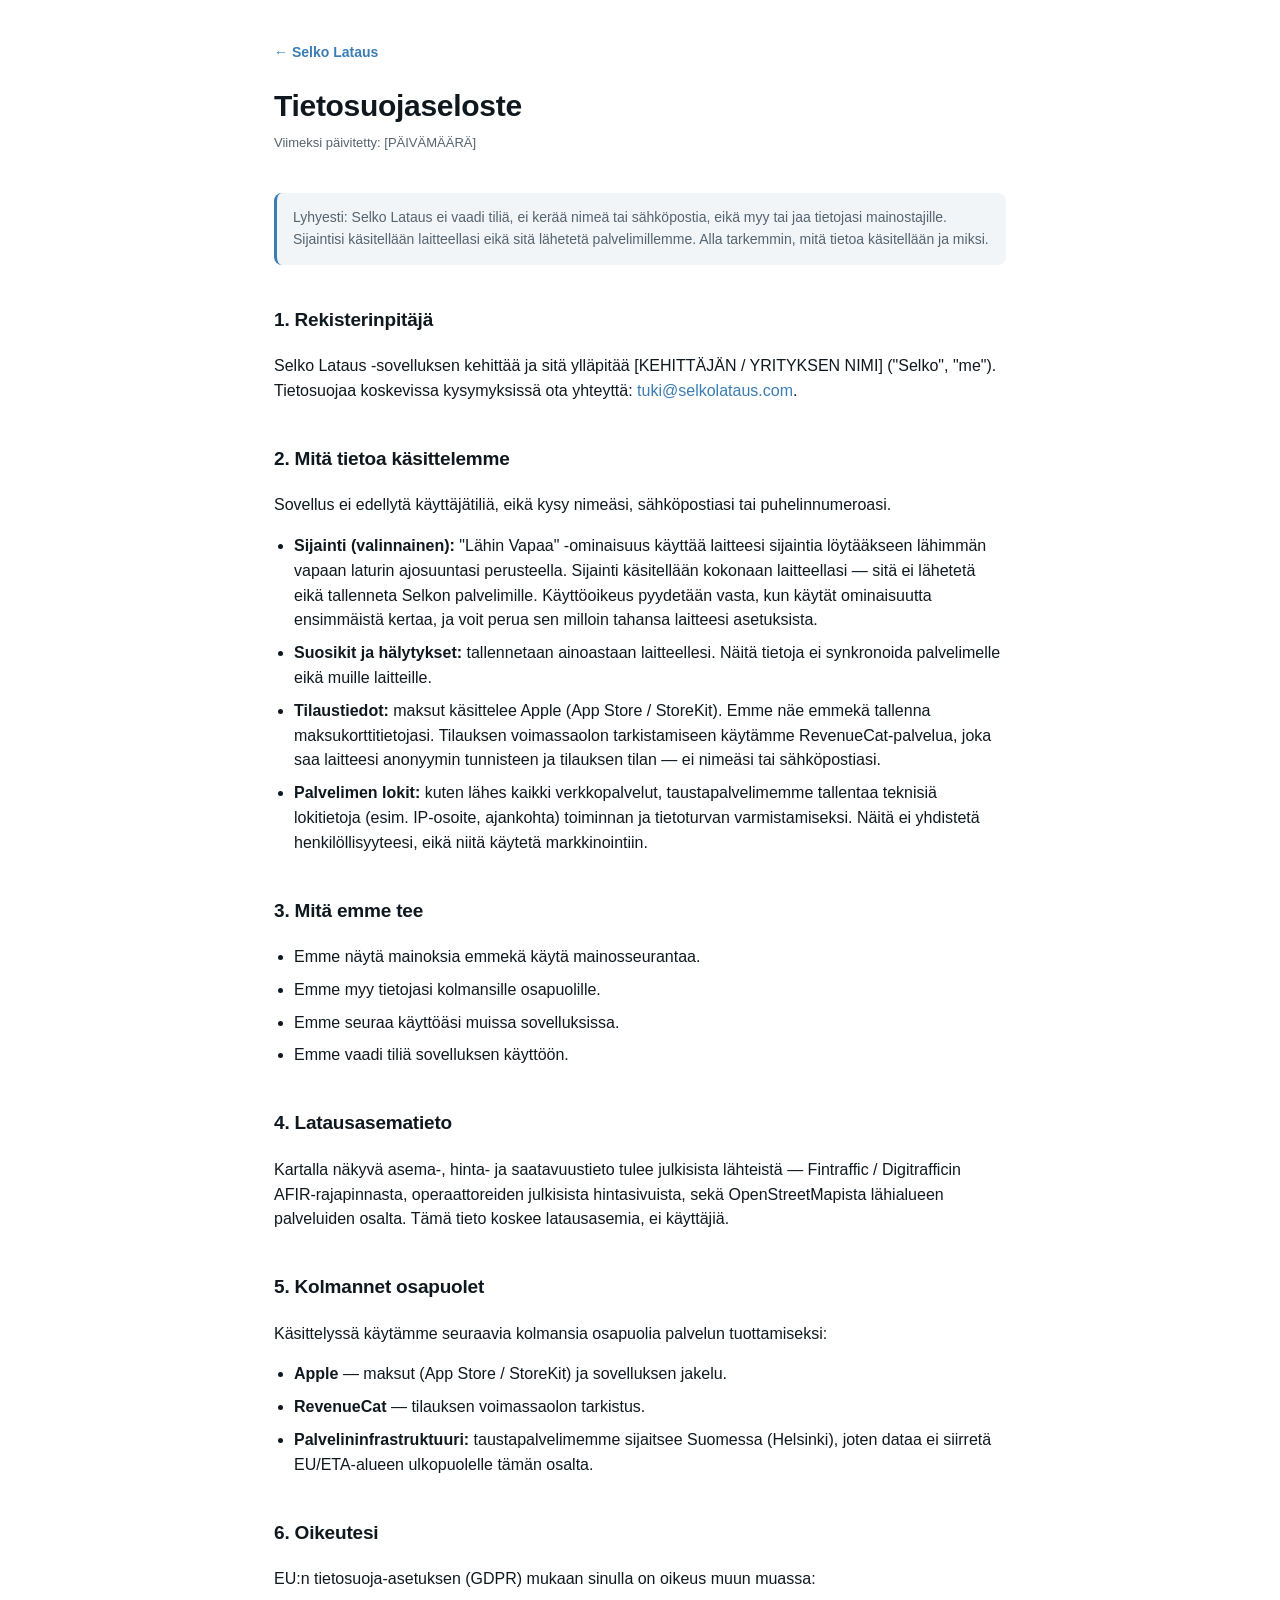
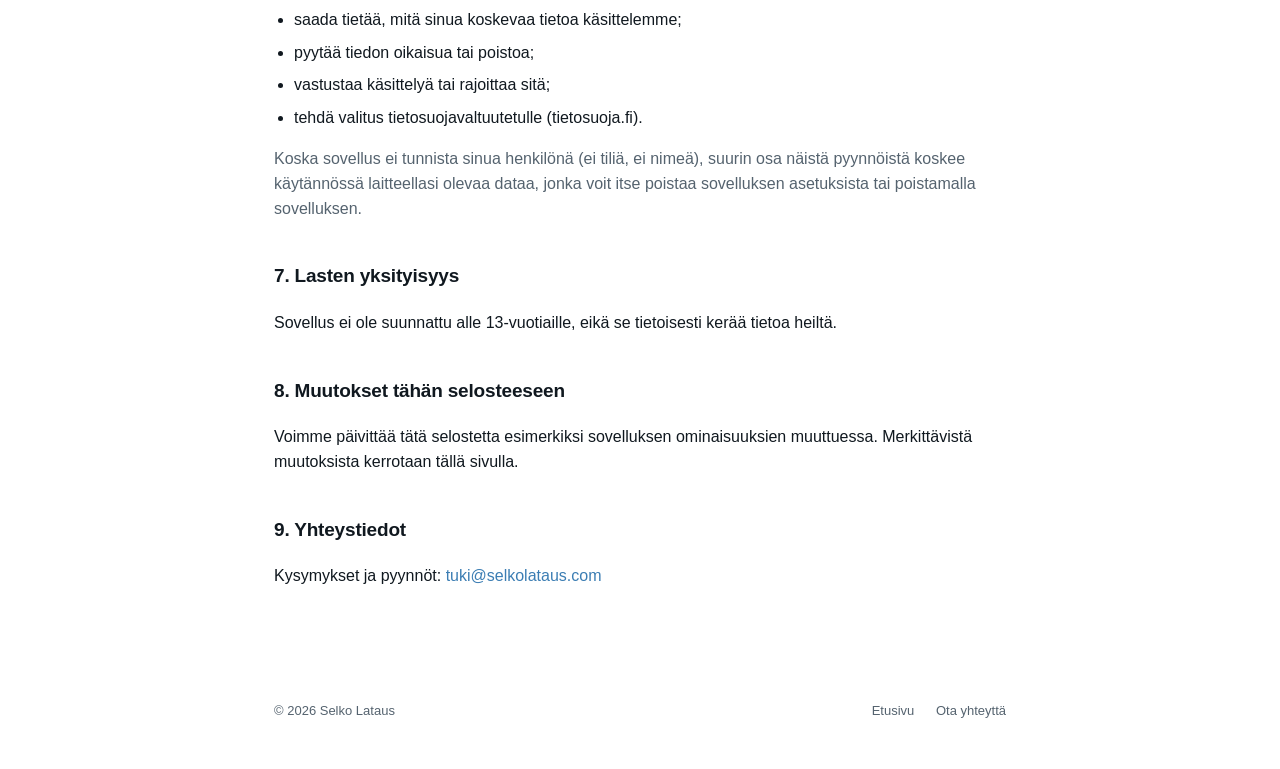
==== privacy.html @ fef674c0 "Add files via upload" ====
<!doctype html>
<html lang="fi">
<head>
  <meta charset="utf-8" />
  <meta name="viewport" content="width=device-width, initial-scale=1" />
  <title>Tietosuojaseloste — Selko Lataus</title>
  <meta name="description" content="Selko Lataus -sovelluksen tietosuojaseloste: mitä tietoa kerätään, mitä ei, ja miksi." />
  <link rel="icon" type="image/png" href="assets/favicon-32.png" />
  <link rel="apple-touch-icon" href="assets/icon-180.png" />
  <link rel="stylesheet" href="style.css" />
</head>
<body>
  <div class="legal-header">
    <div class="wrap">
      <a class="back" href="index.html">← Selko Lataus</a>
      <h1>Tietosuojaseloste</h1>
      <p class="legal-updated">Viimeksi päivitetty: [PÄIVÄMÄÄRÄ]</p>
    </div>
  </div>

  <div class="legal-body">
    <div class="wrap">
      <div class="note">
        Lyhyesti: Selko Lataus ei vaadi tiliä, ei kerää nimeä tai sähköpostia, eikä myy tai jaa
        tietojasi mainostajille. Sijaintisi käsitellään laitteellasi eikä sitä lähetetä
        palvelimillemme. Alla tarkemmin, mitä tietoa käsitellään ja miksi.
      </div>

      <h2>1. Rekisterinpitäjä</h2>
      <p>
        Selko Lataus -sovelluksen kehittää ja sitä ylläpitää [KEHITTÄJÄN / YRITYKSEN NIMI]
        ("Selko", "me"). Tietosuojaa koskevissa kysymyksissä ota yhteyttä:
        <a href="mailto:tuki@selkolataus.com">tuki@selkolataus.com</a>.
      </p>

      <h2>2. Mitä tietoa käsittelemme</h2>
      <p>Sovellus ei edellytä käyttäjätiliä, eikä kysy nimeäsi, sähköpostiasi tai puhelinnumeroasi.</p>
      <ul>
        <li>
          <strong>Sijainti (valinnainen):</strong> "Lähin Vapaa" -ominaisuus käyttää laitteesi
          sijaintia löytääkseen lähimmän vapaan laturin ajosuuntasi perusteella. Sijainti
          käsitellään kokonaan laitteellasi — sitä ei lähetetä eikä tallenneta Selkon
          palvelimille. Käyttöoikeus pyydetään vasta, kun käytät ominaisuutta ensimmäistä kertaa,
          ja voit perua sen milloin tahansa laitteesi asetuksista.
        </li>
        <li>
          <strong>Suosikit ja hälytykset:</strong> tallennetaan ainoastaan laitteellesi. Näitä
          tietoja ei synkronoida palvelimelle eikä muille laitteille.
        </li>
        <li>
          <strong>Tilaustiedot:</strong> maksut käsittelee Apple (App Store / StoreKit). Emme näe
          emmekä tallenna maksukorttitietojasi. Tilauksen voimassaolon tarkistamiseen käytämme
          RevenueCat-palvelua, joka saa laitteesi anonyymin tunnisteen ja tilauksen tilan — ei
          nimeäsi tai sähköpostiasi.
        </li>
        <li>
          <strong>Palvelimen lokit:</strong> kuten lähes kaikki verkkopalvelut, taustapalvelimemme
          tallentaa teknisiä lokitietoja (esim. IP-osoite, ajankohta) toiminnan ja tietoturvan
          varmistamiseksi. Näitä ei yhdistetä henkilöllisyyteesi, eikä niitä käytetä
          markkinointiin.
        </li>
      </ul>

      <h2>3. Mitä emme tee</h2>
      <ul>
        <li>Emme näytä mainoksia emmekä käytä mainosseurantaa.</li>
        <li>Emme myy tietojasi kolmansille osapuolille.</li>
        <li>Emme seuraa käyttöäsi muissa sovelluksissa.</li>
        <li>Emme vaadi tiliä sovelluksen käyttöön.</li>
      </ul>

      <h2>4. Latausasematieto</h2>
      <p>
        Kartalla näkyvä asema-, hinta- ja saatavuustieto tulee julkisista lähteistä — Fintraffic /
        Digitrafficin AFIR-rajapinnasta, operaattoreiden julkisista hintasivuista, sekä
        OpenStreetMapista lähialueen palveluiden osalta. Tämä tieto koskee latausasemia, ei
        käyttäjiä.
      </p>

      <h2>5. Kolmannet osapuolet</h2>
      <p>Käsittelyssä käytämme seuraavia kolmansia osapuolia palvelun tuottamiseksi:</p>
      <ul>
        <li><strong>Apple</strong> — maksut (App Store / StoreKit) ja sovelluksen jakelu.</li>
        <li><strong>RevenueCat</strong> — tilauksen voimassaolon tarkistus.</li>
        <li>
          <strong>Palvelininfrastruktuuri:</strong> taustapalvelimemme sijaitsee Suomessa
          (Helsinki), joten dataa ei siirretä EU/ETA-alueen ulkopuolelle tämän osalta.
        </li>
      </ul>

      <h2>6. Oikeutesi</h2>
      <p>EU:n tietosuoja-asetuksen (GDPR) mukaan sinulla on oikeus muun muassa:</p>
      <ul>
        <li>saada tietää, mitä sinua koskevaa tietoa käsittelemme;</li>
        <li>pyytää tiedon oikaisua tai poistoa;</li>
        <li>vastustaa käsittelyä tai rajoittaa sitä;</li>
        <li>tehdä valitus tietosuojavaltuutetulle (tietosuoja.fi).</li>
      </ul>
      <p class="soft">
        Koska sovellus ei tunnista sinua henkilönä (ei tiliä, ei nimeä), suurin osa näistä
        pyynnöistä koskee käytännössä laitteellasi olevaa dataa, jonka voit itse poistaa
        sovelluksen asetuksista tai poistamalla sovelluksen.
      </p>

      <h2>7. Lasten yksityisyys</h2>
      <p>Sovellus ei ole suunnattu alle 13-vuotiaille, eikä se tietoisesti kerää tietoa heiltä.</p>

      <h2>8. Muutokset tähän selosteeseen</h2>
      <p>
        Voimme päivittää tätä selostetta esimerkiksi sovelluksen ominaisuuksien muuttuessa.
        Merkittävistä muutoksista kerrotaan tällä sivulla.
      </p>

      <h2>9. Yhteystiedot</h2>
      <p>
        Kysymykset ja pyynnöt: <a href="mailto:tuki@selkolataus.com">tuki@selkolataus.com</a>
      </p>
    </div>
  </div>

  <footer>
    <div class="wrap">
      <span>© 2026 Selko Lataus</span>
      <nav>
        <a href="index.html">Etusivu</a>
        <a href="mailto:tuki@selkolataus.com">Ota yhteyttä</a>
      </nav>
    </div>
  </footer>
</body>
</html>
---- style.css ----
:root {
  --bg-top: #07376a;
  --bg-bottom: #12161d;
  --accent: #3b7db3;
  --highlight: #58b7ff;
  --ink: #10181f;
  --ink-soft: #55636f;
  --surface: #ffffff;
  --surface-alt: #f2f5f8;
  --line: #e2e7ec;
  --max: 780px;
}

* {
  box-sizing: border-box;
}

html {
  -webkit-text-size-adjust: 100%;
}

body {
  margin: 0;
  background: var(--surface);
  color: var(--ink);
  font-family:
    -apple-system, BlinkMacSystemFont, 'Segoe UI', Roboto, Helvetica, Arial, sans-serif;
  line-height: 1.55;
}

a {
  color: var(--accent);
  text-decoration: none;
}
a:hover {
  text-decoration: underline;
}

img {
  max-width: 100%;
  display: block;
}

.wrap {
  max-width: var(--max);
  margin: 0 auto;
  padding: 0 24px;
}

/* Hero */
.hero {
  background: linear-gradient(160deg, var(--bg-top), var(--bg-bottom));
  color: #fff;
  padding: 56px 0 72px;
}

.brand {
  display: flex;
  align-items: center;
  gap: 12px;
  margin-bottom: 48px;
}
.brand img {
  width: 34px;
  height: 34px;
  border-radius: 9px;
}
.brand span {
  font-size: 19px;
  font-weight: 700;
  letter-spacing: -0.01em;
}

.hero h1 {
  font-size: clamp(30px, 6vw, 44px);
  font-weight: 800;
  letter-spacing: -0.02em;
  line-height: 1.15;
  margin: 0 0 18px;
  text-wrap: balance;
}
.hero p.lead {
  font-size: 18px;
  color: rgba(255, 255, 255, 0.82);
  max-width: 46ch;
  margin: 0 0 32px;
}

.cta-row {
  display: flex;
  flex-wrap: wrap;
  align-items: center;
  gap: 14px;
}

.badge {
  display: inline-flex;
  align-items: center;
  gap: 8px;
  padding: 12px 20px;
  border-radius: 12px;
  background: rgba(255, 255, 255, 0.1);
  border: 1px solid rgba(255, 255, 255, 0.22);
  color: rgba(255, 255, 255, 0.92);
  font-weight: 600;
  font-size: 14px;
}
.badge .dot {
  width: 7px;
  height: 7px;
  border-radius: 50%;
  background: var(--highlight);
}

/* Content sections */
section.block {
  padding: 56px 0;
  border-bottom: 1px solid var(--line);
}
section.block:last-of-type {
  border-bottom: none;
}

.eyebrow {
  font-size: 12px;
  font-weight: 700;
  letter-spacing: 0.08em;
  text-transform: uppercase;
  color: var(--accent);
  margin: 0 0 10px;
}

h2 {
  font-size: 26px;
  font-weight: 800;
  letter-spacing: -0.01em;
  margin: 0 0 20px;
  text-wrap: balance;
}

h3 {
  font-size: 17px;
  font-weight: 700;
  margin: 0 0 6px;
}

p {
  margin: 0 0 16px;
  color: var(--ink);
}
p.soft {
  color: var(--ink-soft);
}

.features {
  display: grid;
  grid-template-columns: repeat(2, 1fr);
  gap: 18px;
  margin-top: 8px;
}
@media (max-width: 560px) {
  .features {
    grid-template-columns: 1fr;
  }
}
.feature {
  background: var(--surface-alt);
  border-radius: 14px;
  padding: 18px 20px;
}
.feature .tag {
  display: inline-block;
  font-size: 11px;
  font-weight: 700;
  letter-spacing: 0.04em;
  text-transform: uppercase;
  padding: 3px 8px;
  border-radius: 999px;
  margin-bottom: 8px;
}
.tag.free {
  background: rgba(52, 199, 89, 0.14);
  color: #1f8a3d;
}
.tag.premium {
  background: rgba(59, 125, 179, 0.14);
  color: var(--accent);
}
.feature p {
  margin: 0;
  font-size: 14px;
  color: var(--ink-soft);
}

.contact-row {
  display: flex;
  flex-wrap: wrap;
  gap: 28px;
}
.contact-item {
  min-width: 180px;
}

footer {
  padding: 32px 0 48px;
}
footer .wrap {
  display: flex;
  flex-wrap: wrap;
  justify-content: space-between;
  gap: 12px;
  align-items: center;
  font-size: 13px;
  color: var(--ink-soft);
}
footer nav a {
  color: var(--ink-soft);
  margin-left: 18px;
}
footer nav a:first-child {
  margin-left: 0;
}

/* Legal page */
.legal-header {
  padding: 40px 0 8px;
}
.legal-header a.back {
  font-size: 14px;
  font-weight: 600;
}
.legal-header h1 {
  font-size: 30px;
  font-weight: 800;
  margin: 18px 0 4px;
  letter-spacing: -0.01em;
}
.legal-updated {
  color: var(--ink-soft);
  font-size: 13px;
  margin-bottom: 8px;
}
.legal-body {
  padding: 24px 0 64px;
}
.legal-body h2 {
  font-size: 19px;
  margin-top: 40px;
}
.legal-body h2:first-child {
  margin-top: 0;
}
.legal-body ul {
  padding-left: 20px;
  color: var(--ink);
}
.legal-body li {
  margin-bottom: 8px;
}
.note {
  background: var(--surface-alt);
  border-left: 3px solid var(--accent);
  border-radius: 8px;
  padding: 14px 16px;
  font-size: 14px;
  color: var(--ink-soft);
}
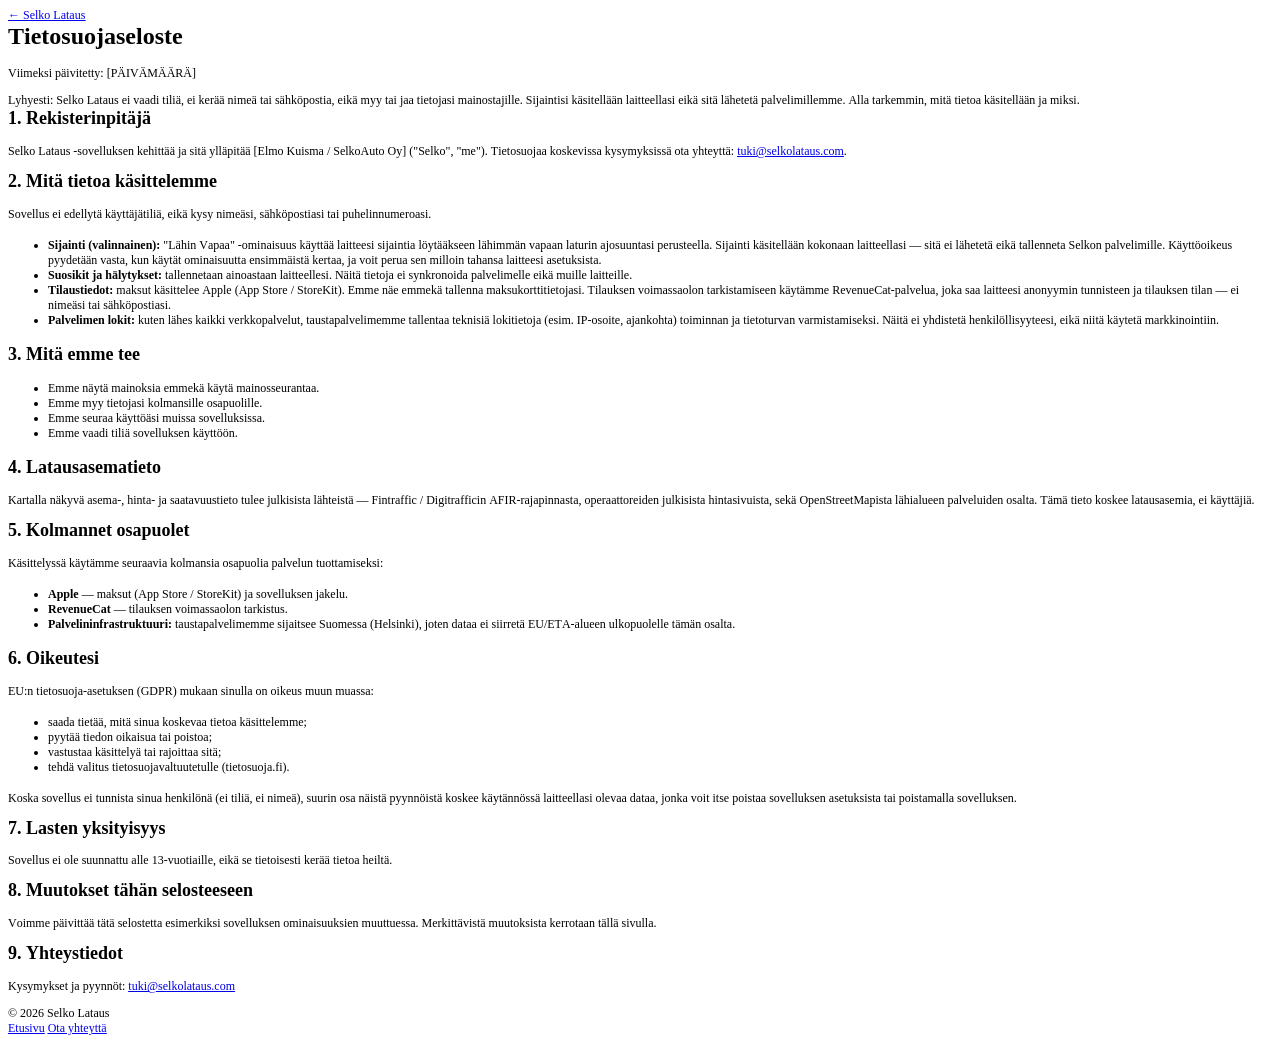
==== commit 0ac2e4ab: "Update privacy.html" ====
--- a/privacy.html
+++ b/privacy.html
@@ -1,131 +1,75 @@
-<!doctype html>
-<html lang="fi">
+<!DOCTYPE html PUBLIC "-//W3C//DTD HTML 4.01//EN" "http://www.w3.org/TR/html4/strict.dtd">
+<html>
 <head>
-  <meta charset="utf-8" />
-  <meta name="viewport" content="width=device-width, initial-scale=1" />
-  <title>Tietosuojaseloste — Selko Lataus</title>
-  <meta name="description" content="Selko Lataus -sovelluksen tietosuojaseloste: mitä tietoa kerätään, mitä ei, ja miksi." />
-  <link rel="icon" type="image/png" href="assets/favicon-32.png" />
-  <link rel="apple-touch-icon" href="assets/icon-180.png" />
-  <link rel="stylesheet" href="style.css" />
+  <meta http-equiv="Content-Type" content="text/html; charset=utf-8">
+  <meta http-equiv="Content-Style-Type" content="text/css">
+  <title></title>
+  <meta name="Description" content="Selko Lataus -sovelluksen tietosuojaseloste: mitä tietoa kerätään, mitä ei, ja miksi.">
+  <meta name="Generator" content="Cocoa HTML Writer">
+  <meta name="CocoaVersion" content="2685.5">
+  <style type="text/css">
+    p.p1 {margin: 0.0px 0.0px 0.0px 0.0px; font: 12.0px Times; color: #0000e9; -webkit-text-stroke: #0000e9}
+    p.p3 {margin: 0.0px 0.0px 12.0px 0.0px; font: 12.0px Times; -webkit-text-stroke: #000000}
+    p.p4 {margin: 0.0px 0.0px 0.0px 0.0px; font: 12.0px Times; -webkit-text-stroke: #000000}
+    li.li4 {margin: 0.0px 0.0px 0.0px 0.0px; font: 12.0px Times; -webkit-text-stroke: #000000}
+    span.s1 {font: 12.0px 'Times New Roman'; text-decoration: underline ; font-kerning: none}
+    span.s2 {font: 12.0px Times; text-decoration: underline ; font-kerning: none}
+    span.s3 {font-kerning: none}
+    span.s4 {font: 12.0px Times; text-decoration: underline ; font-kerning: none; color: #0000e9; -webkit-text-stroke: 0px #0000e9}
+    span.s5 {-webkit-text-stroke: 0px #000000}
+    span.s6 {text-decoration: underline ; font-kerning: none}
+    span.s7 {font-kerning: none; color: #000000; -webkit-text-stroke: 0px #000000}
+    span.s8 {text-decoration: underline ; font-kerning: none; -webkit-text-stroke: 0px #0000e9}
+    ul.ul1 {list-style-type: disc}
+  </style>
 </head>
 <body>
-  <div class="legal-header">
-    <div class="wrap">
-      <a class="back" href="index.html">← Selko Lataus</a>
-      <h1>Tietosuojaseloste</h1>
-      <p class="legal-updated">Viimeksi päivitetty: [PÄIVÄMÄÄRÄ]</p>
-    </div>
-  </div>
-
-  <div class="legal-body">
-    <div class="wrap">
-      <div class="note">
-        Lyhyesti: Selko Lataus ei vaadi tiliä, ei kerää nimeä tai sähköpostia, eikä myy tai jaa
-        tietojasi mainostajille. Sijaintisi käsitellään laitteellasi eikä sitä lähetetä
-        palvelimillemme. Alla tarkemmin, mitä tietoa käsitellään ja miksi.
-      </div>
-
-      <h2>1. Rekisterinpitäjä</h2>
-      <p>
-        Selko Lataus -sovelluksen kehittää ja sitä ylläpitää [KEHITTÄJÄN / YRITYKSEN NIMI]
-        ("Selko", "me"). Tietosuojaa koskevissa kysymyksissä ota yhteyttä:
-        <a href="mailto:tuki@selkolataus.com">tuki@selkolataus.com</a>.
-      </p>
-
-      <h2>2. Mitä tietoa käsittelemme</h2>
-      <p>Sovellus ei edellytä käyttäjätiliä, eikä kysy nimeäsi, sähköpostiasi tai puhelinnumeroasi.</p>
-      <ul>
-        <li>
-          <strong>Sijainti (valinnainen):</strong> "Lähin Vapaa" -ominaisuus käyttää laitteesi
-          sijaintia löytääkseen lähimmän vapaan laturin ajosuuntasi perusteella. Sijainti
-          käsitellään kokonaan laitteellasi — sitä ei lähetetä eikä tallenneta Selkon
-          palvelimille. Käyttöoikeus pyydetään vasta, kun käytät ominaisuutta ensimmäistä kertaa,
-          ja voit perua sen milloin tahansa laitteesi asetuksista.
-        </li>
-        <li>
-          <strong>Suosikit ja hälytykset:</strong> tallennetaan ainoastaan laitteellesi. Näitä
-          tietoja ei synkronoida palvelimelle eikä muille laitteille.
-        </li>
-        <li>
-          <strong>Tilaustiedot:</strong> maksut käsittelee Apple (App Store / StoreKit). Emme näe
-          emmekä tallenna maksukorttitietojasi. Tilauksen voimassaolon tarkistamiseen käytämme
-          RevenueCat-palvelua, joka saa laitteesi anonyymin tunnisteen ja tilauksen tilan — ei
-          nimeäsi tai sähköpostiasi.
-        </li>
-        <li>
-          <strong>Palvelimen lokit:</strong> kuten lähes kaikki verkkopalvelut, taustapalvelimemme
-          tallentaa teknisiä lokitietoja (esim. IP-osoite, ajankohta) toiminnan ja tietoturvan
-          varmistamiseksi. Näitä ei yhdistetä henkilöllisyyteesi, eikä niitä käytetä
-          markkinointiin.
-        </li>
-      </ul>
-
-      <h2>3. Mitä emme tee</h2>
-      <ul>
-        <li>Emme näytä mainoksia emmekä käytä mainosseurantaa.</li>
-        <li>Emme myy tietojasi kolmansille osapuolille.</li>
-        <li>Emme seuraa käyttöäsi muissa sovelluksissa.</li>
-        <li>Emme vaadi tiliä sovelluksen käyttöön.</li>
-      </ul>
-
-      <h2>4. Latausasematieto</h2>
-      <p>
-        Kartalla näkyvä asema-, hinta- ja saatavuustieto tulee julkisista lähteistä — Fintraffic /
-        Digitrafficin AFIR-rajapinnasta, operaattoreiden julkisista hintasivuista, sekä
-        OpenStreetMapista lähialueen palveluiden osalta. Tämä tieto koskee latausasemia, ei
-        käyttäjiä.
-      </p>
-
-      <h2>5. Kolmannet osapuolet</h2>
-      <p>Käsittelyssä käytämme seuraavia kolmansia osapuolia palvelun tuottamiseksi:</p>
-      <ul>
-        <li><strong>Apple</strong> — maksut (App Store / StoreKit) ja sovelluksen jakelu.</li>
-        <li><strong>RevenueCat</strong> — tilauksen voimassaolon tarkistus.</li>
-        <li>
-          <strong>Palvelininfrastruktuuri:</strong> taustapalvelimemme sijaitsee Suomessa
-          (Helsinki), joten dataa ei siirretä EU/ETA-alueen ulkopuolelle tämän osalta.
-        </li>
-      </ul>
-
-      <h2>6. Oikeutesi</h2>
-      <p>EU:n tietosuoja-asetuksen (GDPR) mukaan sinulla on oikeus muun muassa:</p>
-      <ul>
-        <li>saada tietää, mitä sinua koskevaa tietoa käsittelemme;</li>
-        <li>pyytää tiedon oikaisua tai poistoa;</li>
-        <li>vastustaa käsittelyä tai rajoittaa sitä;</li>
-        <li>tehdä valitus tietosuojavaltuutetulle (tietosuoja.fi).</li>
-      </ul>
-      <p class="soft">
-        Koska sovellus ei tunnista sinua henkilönä (ei tiliä, ei nimeä), suurin osa näistä
-        pyynnöistä koskee käytännössä laitteellasi olevaa dataa, jonka voit itse poistaa
-        sovelluksen asetuksista tai poistamalla sovelluksen.
-      </p>
-
-      <h2>7. Lasten yksityisyys</h2>
-      <p>Sovellus ei ole suunnattu alle 13-vuotiaille, eikä se tietoisesti kerää tietoa heiltä.</p>
-
-      <h2>8. Muutokset tähän selosteeseen</h2>
-      <p>
-        Voimme päivittää tätä selostetta esimerkiksi sovelluksen ominaisuuksien muuttuessa.
-        Merkittävistä muutoksista kerrotaan tällä sivulla.
-      </p>
-
-      <h2>9. Yhteystiedot</h2>
-      <p>
-        Kysymykset ja pyynnöt: <a href="mailto:tuki@selkolataus.com">tuki@selkolataus.com</a>
-      </p>
-    </div>
-  </div>
-
-  <footer>
-    <div class="wrap">
-      <span>© 2026 Selko Lataus</span>
-      <nav>
-        <a href="index.html">Etusivu</a>
-        <a href="mailto:tuki@selkolataus.com">Ota yhteyttä</a>
-      </nav>
-    </div>
-  </footer>
+<p class="p1"><span class="s1"><a href="file:///Users/elmokuisma/Documents/Selko%20Salama/selko-website/index.html">←<span class="s2"> Selko Lataus</span></a></span></p>
+<h1 style="margin: 0.0px 0.0px 16.1px 0.0px; font: 24.0px Times; -webkit-text-stroke: #000000"><span class="s3"><b>Tietosuojaseloste</b></span></h1>
+<p class="p3"><span class="s3">Viimeksi päivitetty: [PÄIVÄMÄÄRÄ]</span></p>
+<p class="p4"><span class="s3">Lyhyesti: Selko Lataus ei vaadi tiliä, ei kerää nimeä tai sähköpostia, eikä myy tai jaa tietojasi mainostajille. Sijaintisi käsitellään laitteellasi eikä sitä lähetetä palvelimillemme. Alla tarkemmin, mitä tietoa käsitellään ja miksi.</span></p>
+<h2 style="margin: 0.0px 0.0px 14.9px 0.0px; font: 18.0px Times; -webkit-text-stroke: #000000"><span class="s3"><b>1. Rekisterinpitäjä</b></span></h2>
+<p class="p3"><span class="s3">Selko Lataus -sovelluksen kehittää ja sitä ylläpitää [Elmo Kuisma / SelkoAuto Oy] ("Selko", "me"). Tietosuojaa koskevissa kysymyksissä ota yhteyttä: <a href="mailto:tuki@selkolataus.com"><span class="s4">tuki@selkolataus.com</span></a>.</span></p>
+<h2 style="margin: 0.0px 0.0px 14.9px 0.0px; font: 18.0px Times; -webkit-text-stroke: #000000"><span class="s3"><b>2. Mitä tietoa käsittelemme</b></span></h2>
+<p class="p3"><span class="s3">Sovellus ei edellytä käyttäjätiliä, eikä kysy nimeäsi, sähköpostiasi tai puhelinnumeroasi.</span></p>
+<ul class="ul1">
+  <li class="li4"><span class="s5"><b></b></span><span class="s3"><b>Sijainti (valinnainen):</b> "Lähin Vapaa" -ominaisuus käyttää laitteesi sijaintia löytääkseen lähimmän vapaan laturin ajosuuntasi perusteella. Sijainti käsitellään kokonaan laitteellasi — sitä ei lähetetä eikä tallenneta Selkon palvelimille. Käyttöoikeus pyydetään vasta, kun käytät ominaisuutta ensimmäistä kertaa, ja voit perua sen milloin tahansa laitteesi asetuksista.</span></li>
+  <li class="li4"><span class="s5"><b></b></span><span class="s3"><b>Suosikit ja hälytykset:</b> tallennetaan ainoastaan laitteellesi. Näitä tietoja ei synkronoida palvelimelle eikä muille laitteille.</span></li>
+  <li class="li4"><span class="s5"><b></b></span><span class="s3"><b>Tilaustiedot:</b> maksut käsittelee Apple (App Store / StoreKit). Emme näe emmekä tallenna maksukorttitietojasi. Tilauksen voimassaolon tarkistamiseen käytämme RevenueCat-palvelua, joka saa laitteesi anonyymin tunnisteen ja tilauksen tilan — ei nimeäsi tai sähköpostiasi.</span></li>
+  <li class="li4"><span class="s5"><b></b></span><span class="s3"><b>Palvelimen lokit:</b> kuten lähes kaikki verkkopalvelut, taustapalvelimemme tallentaa teknisiä lokitietoja (esim. IP-osoite, ajankohta) toiminnan ja tietoturvan varmistamiseksi. Näitä ei yhdistetä henkilöllisyyteesi, eikä niitä käytetä markkinointiin.</span></li>
+</ul>
+<h2 style="margin: 0.0px 0.0px 14.9px 0.0px; font: 18.0px Times; -webkit-text-stroke: #000000"><span class="s3"><b>3. Mitä emme tee</b></span></h2>
+<ul class="ul1">
+  <li class="li4"><span class="s5"></span><span class="s3">Emme näytä mainoksia emmekä käytä mainosseurantaa.</span></li>
+  <li class="li4"><span class="s5"></span><span class="s3">Emme myy tietojasi kolmansille osapuolille.</span></li>
+  <li class="li4"><span class="s5"></span><span class="s3">Emme seuraa käyttöäsi muissa sovelluksissa.</span></li>
+  <li class="li4"><span class="s5"></span><span class="s3">Emme vaadi tiliä sovelluksen käyttöön.</span></li>
+</ul>
+<h2 style="margin: 0.0px 0.0px 14.9px 0.0px; font: 18.0px Times; -webkit-text-stroke: #000000"><span class="s3"><b>4. Latausasematieto</b></span></h2>
+<p class="p3"><span class="s3">Kartalla näkyvä asema-, hinta- ja saatavuustieto tulee julkisista lähteistä — Fintraffic / Digitrafficin AFIR-rajapinnasta, operaattoreiden julkisista hintasivuista, sekä OpenStreetMapista lähialueen palveluiden osalta. Tämä tieto koskee latausasemia, ei käyttäjiä.</span></p>
+<h2 style="margin: 0.0px 0.0px 14.9px 0.0px; font: 18.0px Times; -webkit-text-stroke: #000000"><span class="s3"><b>5. Kolmannet osapuolet</b></span></h2>
+<p class="p3"><span class="s3">Käsittelyssä käytämme seuraavia kolmansia osapuolia palvelun tuottamiseksi:</span></p>
+<ul class="ul1">
+  <li class="li4"><span class="s5"><b></b></span><span class="s3"><b>Apple</b> — maksut (App Store / StoreKit) ja sovelluksen jakelu.</span></li>
+  <li class="li4"><span class="s5"><b></b></span><span class="s3"><b>RevenueCat</b> — tilauksen voimassaolon tarkistus.</span></li>
+  <li class="li4"><span class="s5"><b></b></span><span class="s3"><b>Palvelininfrastruktuuri:</b> taustapalvelimemme sijaitsee Suomessa (Helsinki), joten dataa ei siirretä EU/ETA-alueen ulkopuolelle tämän osalta.</span></li>
+</ul>
+<h2 style="margin: 0.0px 0.0px 14.9px 0.0px; font: 18.0px Times; -webkit-text-stroke: #000000"><span class="s3"><b>6. Oikeutesi</b></span></h2>
+<p class="p3"><span class="s3">EU:n tietosuoja-asetuksen (GDPR) mukaan sinulla on oikeus muun muassa:</span></p>
+<ul class="ul1">
+  <li class="li4"><span class="s5"></span><span class="s3">saada tietää, mitä sinua koskevaa tietoa käsittelemme;</span></li>
+  <li class="li4"><span class="s5"></span><span class="s3">pyytää tiedon oikaisua tai poistoa;</span></li>
+  <li class="li4"><span class="s5"></span><span class="s3">vastustaa käsittelyä tai rajoittaa sitä;</span></li>
+  <li class="li4"><span class="s5"></span><span class="s3">tehdä valitus tietosuojavaltuutetulle (tietosuoja.fi).</span></li>
+</ul>
+<p class="p3"><span class="s3">Koska sovellus ei tunnista sinua henkilönä (ei tiliä, ei nimeä), suurin osa näistä pyynnöistä koskee käytännössä laitteellasi olevaa dataa, jonka voit itse poistaa sovelluksen asetuksista tai poistamalla sovelluksen.</span></p>
+<h2 style="margin: 0.0px 0.0px 14.9px 0.0px; font: 18.0px Times; -webkit-text-stroke: #000000"><span class="s3"><b>7. Lasten yksityisyys</b></span></h2>
+<p class="p3"><span class="s3">Sovellus ei ole suunnattu alle 13-vuotiaille, eikä se tietoisesti kerää tietoa heiltä.</span></p>
+<h2 style="margin: 0.0px 0.0px 14.9px 0.0px; font: 18.0px Times; -webkit-text-stroke: #000000"><span class="s3"><b>8. Muutokset tähän selosteeseen</b></span></h2>
+<p class="p3"><span class="s3">Voimme päivittää tätä selostetta esimerkiksi sovelluksen ominaisuuksien muuttuessa. Merkittävistä muutoksista kerrotaan tällä sivulla.</span></p>
+<h2 style="margin: 0.0px 0.0px 14.9px 0.0px; font: 18.0px Times; -webkit-text-stroke: #000000"><span class="s3"><b>9. Yhteystiedot</b></span></h2>
+<p class="p3"><span class="s3">Kysymykset ja pyynnöt: <a href="mailto:tuki@selkolataus.com"><span class="s4">tuki@selkolataus.com</span></a></span></p>
+<p class="p4"><span class="s3">© 2026 Selko Lataus</span></p>
+<p class="p1"><span class="s6"><a href="file:///Users/elmokuisma/Documents/Selko%20Salama/selko-website/index.html">Etusivu</a></span><span class="s7"> <a href="mailto:tuki@selkolataus.com"><span class="s8">Ota yhteyttä</span></a></span></p>
 </body>
 </html>
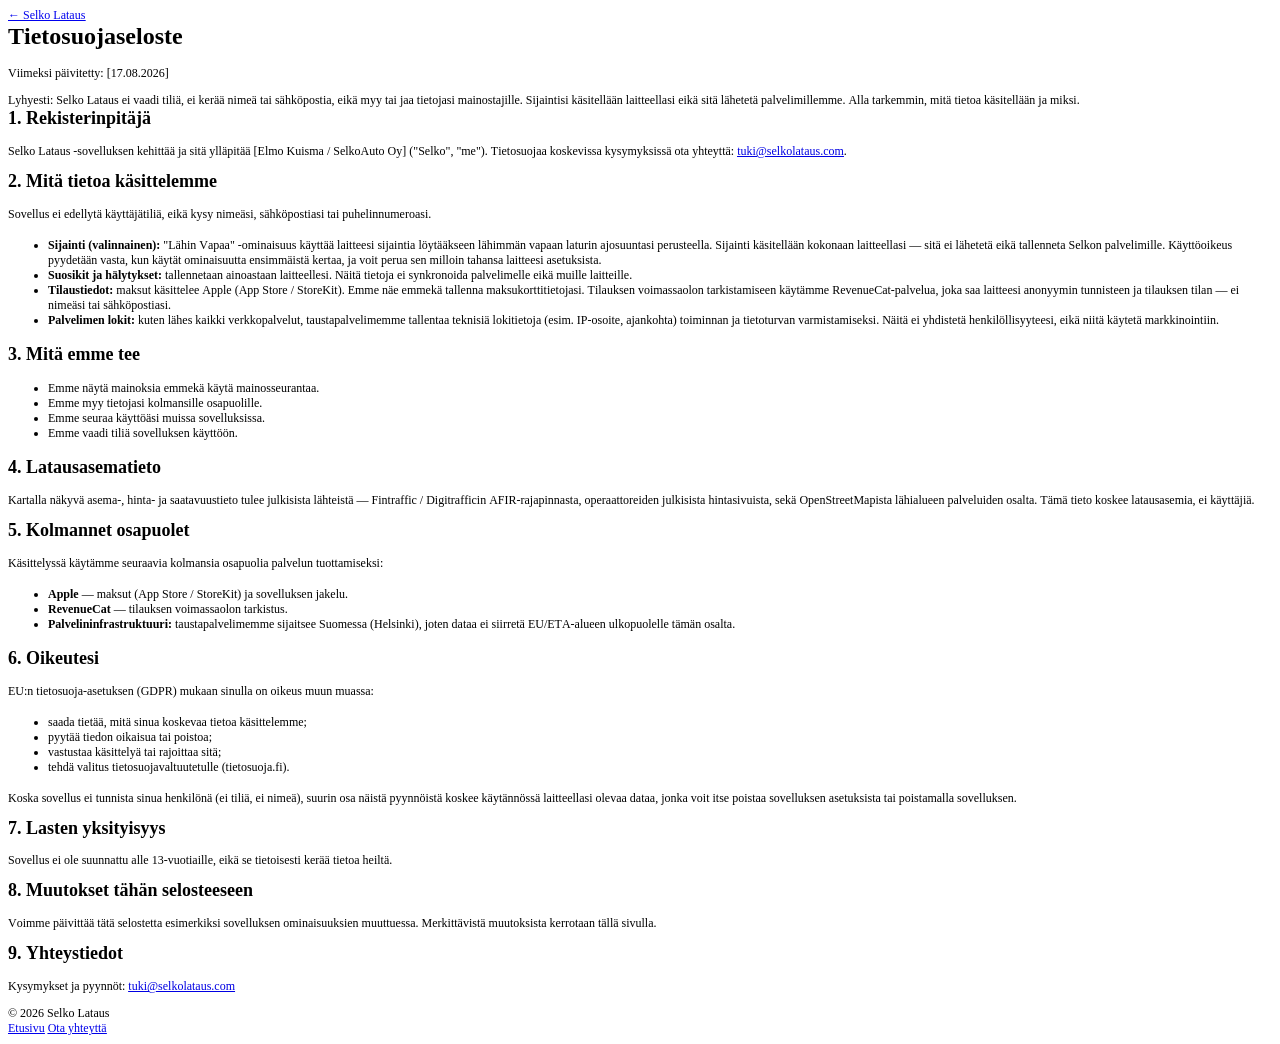
==== commit 6fd3fc9d: "Update privacy.html" ====
--- a/privacy.html
+++ b/privacy.html
@@ -8,29 +8,29 @@
   <meta name="Generator" content="Cocoa HTML Writer">
   <meta name="CocoaVersion" content="2685.5">
   <style type="text/css">
-    p.p1 {margin: 0.0px 0.0px 0.0px 0.0px; font: 12.0px Times; color: #0000e9; -webkit-text-stroke: #0000e9}
+    p.p1 {margin: 0.0px 0.0px 0.0px 0.0px; font: 12.0px Times; color: #0000e9; -webkit-text-stroke: #0000e3}
     p.p3 {margin: 0.0px 0.0px 12.0px 0.0px; font: 12.0px Times; -webkit-text-stroke: #000000}
     p.p4 {margin: 0.0px 0.0px 0.0px 0.0px; font: 12.0px Times; -webkit-text-stroke: #000000}
     li.li4 {margin: 0.0px 0.0px 0.0px 0.0px; font: 12.0px Times; -webkit-text-stroke: #000000}
     span.s1 {font: 12.0px 'Times New Roman'; text-decoration: underline ; font-kerning: none}
     span.s2 {font: 12.0px Times; text-decoration: underline ; font-kerning: none}
     span.s3 {font-kerning: none}
-    span.s4 {font: 12.0px Times; text-decoration: underline ; font-kerning: none; color: #0000e9; -webkit-text-stroke: 0px #0000e9}
+    span.s4 {font: 12.0px Times; text-decoration: underline ; font-kerning: none; color: #0000e3; -webkit-text-stroke: 0px #0000e3}
     span.s5 {-webkit-text-stroke: 0px #000000}
     span.s6 {text-decoration: underline ; font-kerning: none}
-    span.s7 {font-kerning: none; color: #000000; -webkit-text-stroke: 0px #000000}
-    span.s8 {text-decoration: underline ; font-kerning: none; -webkit-text-stroke: 0px #0000e9}
+    span.s7 {font-kerning: none; color: #0000e3; -webkit-text-stroke: 0px #000000}
+    span.s8 {text-decoration: underline ; font-kerning: none; color: #0000e9; -webkit-text-stroke: 0px #0000e3}
     ul.ul1 {list-style-type: disc}
   </style>
 </head>
 <body>
 <p class="p1"><span class="s1"><a href="file:///Users/elmokuisma/Documents/Selko%20Salama/selko-website/index.html">←<span class="s2"> Selko Lataus</span></a></span></p>
-<h1 style="margin: 0.0px 0.0px 16.1px 0.0px; font: 24.0px Times; -webkit-text-stroke: #000000"><span class="s3"><b>Tietosuojaseloste</b></span></h1>
-<p class="p3"><span class="s3">Viimeksi päivitetty: [PÄIVÄMÄÄRÄ]</span></p>
+<h1 style="margin: 0.0px 0.0px 16.1px 0.0px; font: 24.0px Times; -webkit-text-stroke: #000000"><span class="s3"><b>Tietosuojaseloste</b><b></b></span></h1>
+<p class="p3"><span class="s3">Viimeksi päivitetty: [17.08.2026]</span></p>
 <p class="p4"><span class="s3">Lyhyesti: Selko Lataus ei vaadi tiliä, ei kerää nimeä tai sähköpostia, eikä myy tai jaa tietojasi mainostajille. Sijaintisi käsitellään laitteellasi eikä sitä lähetetä palvelimillemme. Alla tarkemmin, mitä tietoa käsitellään ja miksi.</span></p>
-<h2 style="margin: 0.0px 0.0px 14.9px 0.0px; font: 18.0px Times; -webkit-text-stroke: #000000"><span class="s3"><b>1. Rekisterinpitäjä</b></span></h2>
+<h2 style="margin: 0.0px 0.0px 14.9px 0.0px; font: 18.0px Times; -webkit-text-stroke: #000000"><span class="s3"><b>1. Rekisterinpitäjä</b><b></b></span></h2>
 <p class="p3"><span class="s3">Selko Lataus -sovelluksen kehittää ja sitä ylläpitää [Elmo Kuisma / SelkoAuto Oy] ("Selko", "me"). Tietosuojaa koskevissa kysymyksissä ota yhteyttä: <a href="mailto:tuki@selkolataus.com"><span class="s4">tuki@selkolataus.com</span></a>.</span></p>
-<h2 style="margin: 0.0px 0.0px 14.9px 0.0px; font: 18.0px Times; -webkit-text-stroke: #000000"><span class="s3"><b>2. Mitä tietoa käsittelemme</b></span></h2>
+<h2 style="margin: 0.0px 0.0px 14.9px 0.0px; font: 18.0px Times; -webkit-text-stroke: #000000"><span class="s3"><b>2. Mitä tietoa käsittelemme</b><b></b></span></h2>
 <p class="p3"><span class="s3">Sovellus ei edellytä käyttäjätiliä, eikä kysy nimeäsi, sähköpostiasi tai puhelinnumeroasi.</span></p>
 <ul class="ul1">
   <li class="li4"><span class="s5"><b></b></span><span class="s3"><b>Sijainti (valinnainen):</b> "Lähin Vapaa" -ominaisuus käyttää laitteesi sijaintia löytääkseen lähimmän vapaan laturin ajosuuntasi perusteella. Sijainti käsitellään kokonaan laitteellasi — sitä ei lähetetä eikä tallenneta Selkon palvelimille. Käyttöoikeus pyydetään vasta, kun käytät ominaisuutta ensimmäistä kertaa, ja voit perua sen milloin tahansa laitteesi asetuksista.</span></li>
@@ -38,23 +38,23 @@
   <li class="li4"><span class="s5"><b></b></span><span class="s3"><b>Tilaustiedot:</b> maksut käsittelee Apple (App Store / StoreKit). Emme näe emmekä tallenna maksukorttitietojasi. Tilauksen voimassaolon tarkistamiseen käytämme RevenueCat-palvelua, joka saa laitteesi anonyymin tunnisteen ja tilauksen tilan — ei nimeäsi tai sähköpostiasi.</span></li>
   <li class="li4"><span class="s5"><b></b></span><span class="s3"><b>Palvelimen lokit:</b> kuten lähes kaikki verkkopalvelut, taustapalvelimemme tallentaa teknisiä lokitietoja (esim. IP-osoite, ajankohta) toiminnan ja tietoturvan varmistamiseksi. Näitä ei yhdistetä henkilöllisyyteesi, eikä niitä käytetä markkinointiin.</span></li>
 </ul>
-<h2 style="margin: 0.0px 0.0px 14.9px 0.0px; font: 18.0px Times; -webkit-text-stroke: #000000"><span class="s3"><b>3. Mitä emme tee</b></span></h2>
+<h2 style="margin: 0.0px 0.0px 14.9px 0.0px; font: 18.0px Times; -webkit-text-stroke: #000000"><span class="s3"><b>3. Mitä emme tee</b><b></b></span></h2>
 <ul class="ul1">
   <li class="li4"><span class="s5"></span><span class="s3">Emme näytä mainoksia emmekä käytä mainosseurantaa.</span></li>
   <li class="li4"><span class="s5"></span><span class="s3">Emme myy tietojasi kolmansille osapuolille.</span></li>
   <li class="li4"><span class="s5"></span><span class="s3">Emme seuraa käyttöäsi muissa sovelluksissa.</span></li>
   <li class="li4"><span class="s5"></span><span class="s3">Emme vaadi tiliä sovelluksen käyttöön.</span></li>
 </ul>
-<h2 style="margin: 0.0px 0.0px 14.9px 0.0px; font: 18.0px Times; -webkit-text-stroke: #000000"><span class="s3"><b>4. Latausasematieto</b></span></h2>
+<h2 style="margin: 0.0px 0.0px 14.9px 0.0px; font: 18.0px Times; -webkit-text-stroke: #000000"><span class="s3"><b>4. Latausasematieto</b><b></b></span></h2>
 <p class="p3"><span class="s3">Kartalla näkyvä asema-, hinta- ja saatavuustieto tulee julkisista lähteistä — Fintraffic / Digitrafficin AFIR-rajapinnasta, operaattoreiden julkisista hintasivuista, sekä OpenStreetMapista lähialueen palveluiden osalta. Tämä tieto koskee latausasemia, ei käyttäjiä.</span></p>
-<h2 style="margin: 0.0px 0.0px 14.9px 0.0px; font: 18.0px Times; -webkit-text-stroke: #000000"><span class="s3"><b>5. Kolmannet osapuolet</b></span></h2>
+<h2 style="margin: 0.0px 0.0px 14.9px 0.0px; font: 18.0px Times; -webkit-text-stroke: #000000"><span class="s3"><b>5. Kolmannet osapuolet</b><b></b></span></h2>
 <p class="p3"><span class="s3">Käsittelyssä käytämme seuraavia kolmansia osapuolia palvelun tuottamiseksi:</span></p>
 <ul class="ul1">
   <li class="li4"><span class="s5"><b></b></span><span class="s3"><b>Apple</b> — maksut (App Store / StoreKit) ja sovelluksen jakelu.</span></li>
   <li class="li4"><span class="s5"><b></b></span><span class="s3"><b>RevenueCat</b> — tilauksen voimassaolon tarkistus.</span></li>
   <li class="li4"><span class="s5"><b></b></span><span class="s3"><b>Palvelininfrastruktuuri:</b> taustapalvelimemme sijaitsee Suomessa (Helsinki), joten dataa ei siirretä EU/ETA-alueen ulkopuolelle tämän osalta.</span></li>
 </ul>
-<h2 style="margin: 0.0px 0.0px 14.9px 0.0px; font: 18.0px Times; -webkit-text-stroke: #000000"><span class="s3"><b>6. Oikeutesi</b></span></h2>
+<h2 style="margin: 0.0px 0.0px 14.9px 0.0px; font: 18.0px Times; -webkit-text-stroke: #000000"><span class="s3"><b>6. Oikeutesi</b><b></b></span></h2>
 <p class="p3"><span class="s3">EU:n tietosuoja-asetuksen (GDPR) mukaan sinulla on oikeus muun muassa:</span></p>
 <ul class="ul1">
   <li class="li4"><span class="s5"></span><span class="s3">saada tietää, mitä sinua koskevaa tietoa käsittelemme;</span></li>
@@ -63,11 +63,11 @@
   <li class="li4"><span class="s5"></span><span class="s3">tehdä valitus tietosuojavaltuutetulle (tietosuoja.fi).</span></li>
 </ul>
 <p class="p3"><span class="s3">Koska sovellus ei tunnista sinua henkilönä (ei tiliä, ei nimeä), suurin osa näistä pyynnöistä koskee käytännössä laitteellasi olevaa dataa, jonka voit itse poistaa sovelluksen asetuksista tai poistamalla sovelluksen.</span></p>
-<h2 style="margin: 0.0px 0.0px 14.9px 0.0px; font: 18.0px Times; -webkit-text-stroke: #000000"><span class="s3"><b>7. Lasten yksityisyys</b></span></h2>
+<h2 style="margin: 0.0px 0.0px 14.9px 0.0px; font: 18.0px Times; -webkit-text-stroke: #000000"><span class="s3"><b>7. Lasten yksityisyys</b><b></b></span></h2>
 <p class="p3"><span class="s3">Sovellus ei ole suunnattu alle 13-vuotiaille, eikä se tietoisesti kerää tietoa heiltä.</span></p>
-<h2 style="margin: 0.0px 0.0px 14.9px 0.0px; font: 18.0px Times; -webkit-text-stroke: #000000"><span class="s3"><b>8. Muutokset tähän selosteeseen</b></span></h2>
+<h2 style="margin: 0.0px 0.0px 14.9px 0.0px; font: 18.0px Times; -webkit-text-stroke: #000000"><span class="s3"><b>8. Muutokset tähän selosteeseen</b><b></b></span></h2>
 <p class="p3"><span class="s3">Voimme päivittää tätä selostetta esimerkiksi sovelluksen ominaisuuksien muuttuessa. Merkittävistä muutoksista kerrotaan tällä sivulla.</span></p>
-<h2 style="margin: 0.0px 0.0px 14.9px 0.0px; font: 18.0px Times; -webkit-text-stroke: #000000"><span class="s3"><b>9. Yhteystiedot</b></span></h2>
+<h2 style="margin: 0.0px 0.0px 14.9px 0.0px; font: 18.0px Times; -webkit-text-stroke: #000000"><span class="s3"><b>9. Yhteystiedot</b><b></b></span></h2>
 <p class="p3"><span class="s3">Kysymykset ja pyynnöt: <a href="mailto:tuki@selkolataus.com"><span class="s4">tuki@selkolataus.com</span></a></span></p>
 <p class="p4"><span class="s3">© 2026 Selko Lataus</span></p>
 <p class="p1"><span class="s6"><a href="file:///Users/elmokuisma/Documents/Selko%20Salama/selko-website/index.html">Etusivu</a></span><span class="s7"> <a href="mailto:tuki@selkolataus.com"><span class="s8">Ota yhteyttä</span></a></span></p>
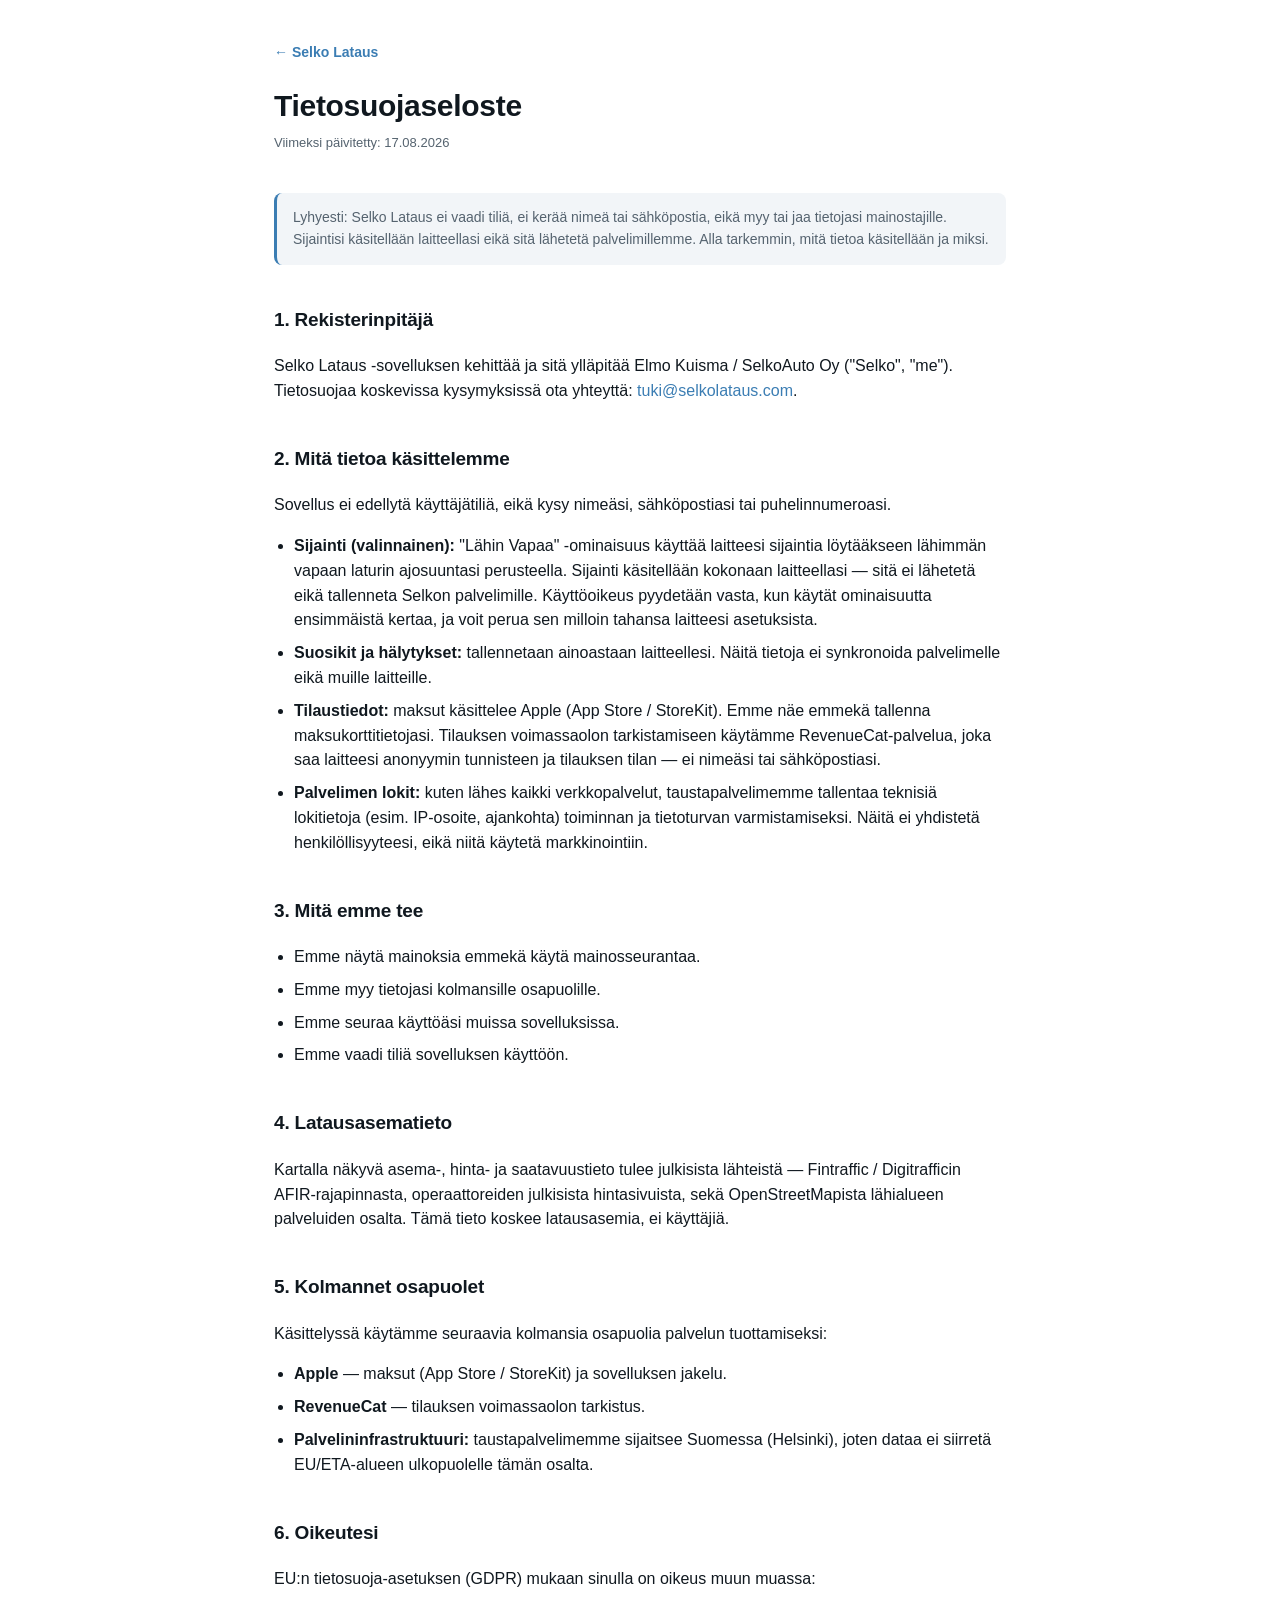
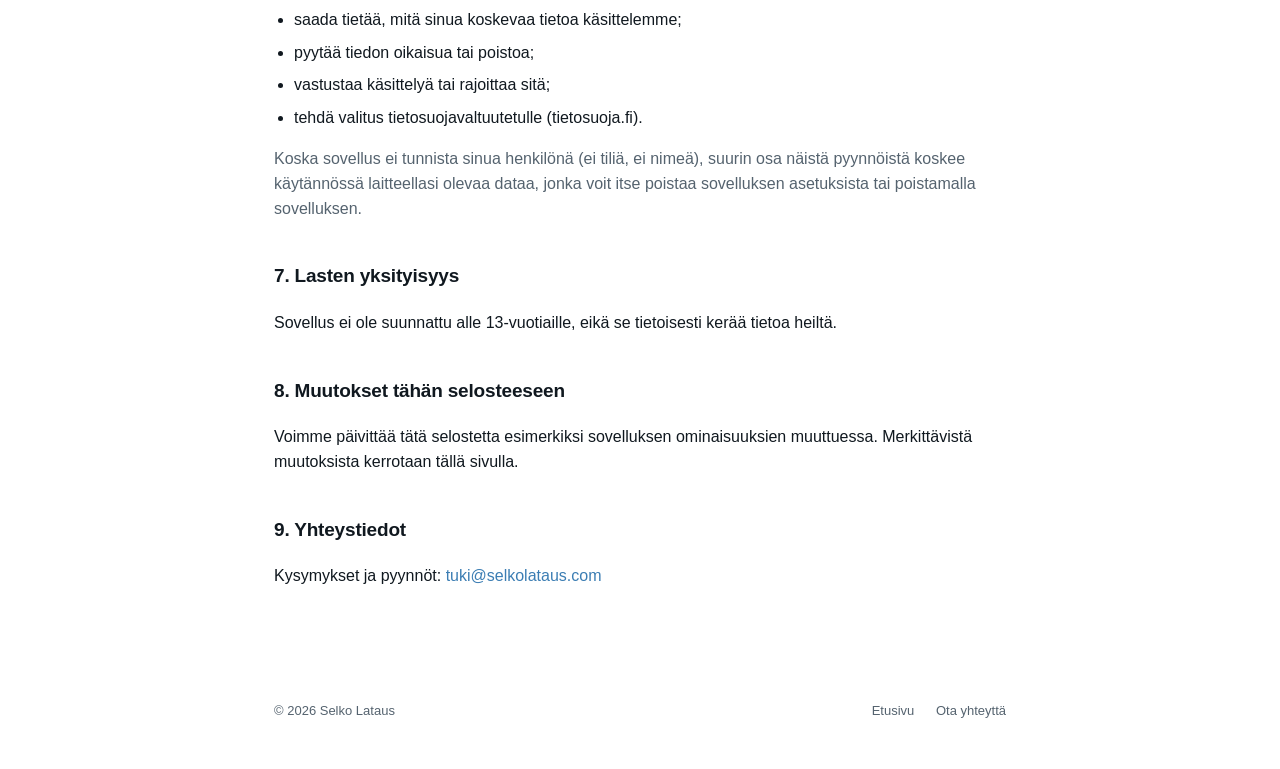
==== commit 59944166: "Update privacy.html" ====
--- a/privacy.html
+++ b/privacy.html
@@ -1,75 +1,131 @@
-<!DOCTYPE html PUBLIC "-//W3C//DTD HTML 4.01//EN" "http://www.w3.org/TR/html4/strict.dtd">
-<html>
+<!doctype html>
+<html lang="fi">
 <head>
-  <meta http-equiv="Content-Type" content="text/html; charset=utf-8">
-  <meta http-equiv="Content-Style-Type" content="text/css">
-  <title></title>
-  <meta name="Description" content="Selko Lataus -sovelluksen tietosuojaseloste: mitä tietoa kerätään, mitä ei, ja miksi.">
-  <meta name="Generator" content="Cocoa HTML Writer">
-  <meta name="CocoaVersion" content="2685.5">
-  <style type="text/css">
-    p.p1 {margin: 0.0px 0.0px 0.0px 0.0px; font: 12.0px Times; color: #0000e9; -webkit-text-stroke: #0000e3}
-    p.p3 {margin: 0.0px 0.0px 12.0px 0.0px; font: 12.0px Times; -webkit-text-stroke: #000000}
-    p.p4 {margin: 0.0px 0.0px 0.0px 0.0px; font: 12.0px Times; -webkit-text-stroke: #000000}
-    li.li4 {margin: 0.0px 0.0px 0.0px 0.0px; font: 12.0px Times; -webkit-text-stroke: #000000}
-    span.s1 {font: 12.0px 'Times New Roman'; text-decoration: underline ; font-kerning: none}
-    span.s2 {font: 12.0px Times; text-decoration: underline ; font-kerning: none}
-    span.s3 {font-kerning: none}
-    span.s4 {font: 12.0px Times; text-decoration: underline ; font-kerning: none; color: #0000e3; -webkit-text-stroke: 0px #0000e3}
-    span.s5 {-webkit-text-stroke: 0px #000000}
-    span.s6 {text-decoration: underline ; font-kerning: none}
-    span.s7 {font-kerning: none; color: #0000e3; -webkit-text-stroke: 0px #000000}
-    span.s8 {text-decoration: underline ; font-kerning: none; color: #0000e9; -webkit-text-stroke: 0px #0000e3}
-    ul.ul1 {list-style-type: disc}
-  </style>
+  <meta charset="utf-8" />
+  <meta name="viewport" content="width=device-width, initial-scale=1" />
+  <title>Tietosuojaseloste — Selko Lataus</title>
+  <meta name="description" content="Selko Lataus -sovelluksen tietosuojaseloste: mitä tietoa kerätään, mitä ei, ja miksi." />
+  <link rel="icon" type="image/png" href="assets/favicon-32.png" />
+  <link rel="apple-touch-icon" href="assets/icon-180.png" />
+  <link rel="stylesheet" href="style.css" />
 </head>
 <body>
-<p class="p1"><span class="s1"><a href="file:///Users/elmokuisma/Documents/Selko%20Salama/selko-website/index.html">←<span class="s2"> Selko Lataus</span></a></span></p>
-<h1 style="margin: 0.0px 0.0px 16.1px 0.0px; font: 24.0px Times; -webkit-text-stroke: #000000"><span class="s3"><b>Tietosuojaseloste</b><b></b></span></h1>
-<p class="p3"><span class="s3">Viimeksi päivitetty: [17.08.2026]</span></p>
-<p class="p4"><span class="s3">Lyhyesti: Selko Lataus ei vaadi tiliä, ei kerää nimeä tai sähköpostia, eikä myy tai jaa tietojasi mainostajille. Sijaintisi käsitellään laitteellasi eikä sitä lähetetä palvelimillemme. Alla tarkemmin, mitä tietoa käsitellään ja miksi.</span></p>
-<h2 style="margin: 0.0px 0.0px 14.9px 0.0px; font: 18.0px Times; -webkit-text-stroke: #000000"><span class="s3"><b>1. Rekisterinpitäjä</b><b></b></span></h2>
-<p class="p3"><span class="s3">Selko Lataus -sovelluksen kehittää ja sitä ylläpitää [Elmo Kuisma / SelkoAuto Oy] ("Selko", "me"). Tietosuojaa koskevissa kysymyksissä ota yhteyttä: <a href="mailto:tuki@selkolataus.com"><span class="s4">tuki@selkolataus.com</span></a>.</span></p>
-<h2 style="margin: 0.0px 0.0px 14.9px 0.0px; font: 18.0px Times; -webkit-text-stroke: #000000"><span class="s3"><b>2. Mitä tietoa käsittelemme</b><b></b></span></h2>
-<p class="p3"><span class="s3">Sovellus ei edellytä käyttäjätiliä, eikä kysy nimeäsi, sähköpostiasi tai puhelinnumeroasi.</span></p>
-<ul class="ul1">
-  <li class="li4"><span class="s5"><b></b></span><span class="s3"><b>Sijainti (valinnainen):</b> "Lähin Vapaa" -ominaisuus käyttää laitteesi sijaintia löytääkseen lähimmän vapaan laturin ajosuuntasi perusteella. Sijainti käsitellään kokonaan laitteellasi — sitä ei lähetetä eikä tallenneta Selkon palvelimille. Käyttöoikeus pyydetään vasta, kun käytät ominaisuutta ensimmäistä kertaa, ja voit perua sen milloin tahansa laitteesi asetuksista.</span></li>
-  <li class="li4"><span class="s5"><b></b></span><span class="s3"><b>Suosikit ja hälytykset:</b> tallennetaan ainoastaan laitteellesi. Näitä tietoja ei synkronoida palvelimelle eikä muille laitteille.</span></li>
-  <li class="li4"><span class="s5"><b></b></span><span class="s3"><b>Tilaustiedot:</b> maksut käsittelee Apple (App Store / StoreKit). Emme näe emmekä tallenna maksukorttitietojasi. Tilauksen voimassaolon tarkistamiseen käytämme RevenueCat-palvelua, joka saa laitteesi anonyymin tunnisteen ja tilauksen tilan — ei nimeäsi tai sähköpostiasi.</span></li>
-  <li class="li4"><span class="s5"><b></b></span><span class="s3"><b>Palvelimen lokit:</b> kuten lähes kaikki verkkopalvelut, taustapalvelimemme tallentaa teknisiä lokitietoja (esim. IP-osoite, ajankohta) toiminnan ja tietoturvan varmistamiseksi. Näitä ei yhdistetä henkilöllisyyteesi, eikä niitä käytetä markkinointiin.</span></li>
-</ul>
-<h2 style="margin: 0.0px 0.0px 14.9px 0.0px; font: 18.0px Times; -webkit-text-stroke: #000000"><span class="s3"><b>3. Mitä emme tee</b><b></b></span></h2>
-<ul class="ul1">
-  <li class="li4"><span class="s5"></span><span class="s3">Emme näytä mainoksia emmekä käytä mainosseurantaa.</span></li>
-  <li class="li4"><span class="s5"></span><span class="s3">Emme myy tietojasi kolmansille osapuolille.</span></li>
-  <li class="li4"><span class="s5"></span><span class="s3">Emme seuraa käyttöäsi muissa sovelluksissa.</span></li>
-  <li class="li4"><span class="s5"></span><span class="s3">Emme vaadi tiliä sovelluksen käyttöön.</span></li>
-</ul>
-<h2 style="margin: 0.0px 0.0px 14.9px 0.0px; font: 18.0px Times; -webkit-text-stroke: #000000"><span class="s3"><b>4. Latausasematieto</b><b></b></span></h2>
-<p class="p3"><span class="s3">Kartalla näkyvä asema-, hinta- ja saatavuustieto tulee julkisista lähteistä — Fintraffic / Digitrafficin AFIR-rajapinnasta, operaattoreiden julkisista hintasivuista, sekä OpenStreetMapista lähialueen palveluiden osalta. Tämä tieto koskee latausasemia, ei käyttäjiä.</span></p>
-<h2 style="margin: 0.0px 0.0px 14.9px 0.0px; font: 18.0px Times; -webkit-text-stroke: #000000"><span class="s3"><b>5. Kolmannet osapuolet</b><b></b></span></h2>
-<p class="p3"><span class="s3">Käsittelyssä käytämme seuraavia kolmansia osapuolia palvelun tuottamiseksi:</span></p>
-<ul class="ul1">
-  <li class="li4"><span class="s5"><b></b></span><span class="s3"><b>Apple</b> — maksut (App Store / StoreKit) ja sovelluksen jakelu.</span></li>
-  <li class="li4"><span class="s5"><b></b></span><span class="s3"><b>RevenueCat</b> — tilauksen voimassaolon tarkistus.</span></li>
-  <li class="li4"><span class="s5"><b></b></span><span class="s3"><b>Palvelininfrastruktuuri:</b> taustapalvelimemme sijaitsee Suomessa (Helsinki), joten dataa ei siirretä EU/ETA-alueen ulkopuolelle tämän osalta.</span></li>
-</ul>
-<h2 style="margin: 0.0px 0.0px 14.9px 0.0px; font: 18.0px Times; -webkit-text-stroke: #000000"><span class="s3"><b>6. Oikeutesi</b><b></b></span></h2>
-<p class="p3"><span class="s3">EU:n tietosuoja-asetuksen (GDPR) mukaan sinulla on oikeus muun muassa:</span></p>
-<ul class="ul1">
-  <li class="li4"><span class="s5"></span><span class="s3">saada tietää, mitä sinua koskevaa tietoa käsittelemme;</span></li>
-  <li class="li4"><span class="s5"></span><span class="s3">pyytää tiedon oikaisua tai poistoa;</span></li>
-  <li class="li4"><span class="s5"></span><span class="s3">vastustaa käsittelyä tai rajoittaa sitä;</span></li>
-  <li class="li4"><span class="s5"></span><span class="s3">tehdä valitus tietosuojavaltuutetulle (tietosuoja.fi).</span></li>
-</ul>
-<p class="p3"><span class="s3">Koska sovellus ei tunnista sinua henkilönä (ei tiliä, ei nimeä), suurin osa näistä pyynnöistä koskee käytännössä laitteellasi olevaa dataa, jonka voit itse poistaa sovelluksen asetuksista tai poistamalla sovelluksen.</span></p>
-<h2 style="margin: 0.0px 0.0px 14.9px 0.0px; font: 18.0px Times; -webkit-text-stroke: #000000"><span class="s3"><b>7. Lasten yksityisyys</b><b></b></span></h2>
-<p class="p3"><span class="s3">Sovellus ei ole suunnattu alle 13-vuotiaille, eikä se tietoisesti kerää tietoa heiltä.</span></p>
-<h2 style="margin: 0.0px 0.0px 14.9px 0.0px; font: 18.0px Times; -webkit-text-stroke: #000000"><span class="s3"><b>8. Muutokset tähän selosteeseen</b><b></b></span></h2>
-<p class="p3"><span class="s3">Voimme päivittää tätä selostetta esimerkiksi sovelluksen ominaisuuksien muuttuessa. Merkittävistä muutoksista kerrotaan tällä sivulla.</span></p>
-<h2 style="margin: 0.0px 0.0px 14.9px 0.0px; font: 18.0px Times; -webkit-text-stroke: #000000"><span class="s3"><b>9. Yhteystiedot</b><b></b></span></h2>
-<p class="p3"><span class="s3">Kysymykset ja pyynnöt: <a href="mailto:tuki@selkolataus.com"><span class="s4">tuki@selkolataus.com</span></a></span></p>
-<p class="p4"><span class="s3">© 2026 Selko Lataus</span></p>
-<p class="p1"><span class="s6"><a href="file:///Users/elmokuisma/Documents/Selko%20Salama/selko-website/index.html">Etusivu</a></span><span class="s7"> <a href="mailto:tuki@selkolataus.com"><span class="s8">Ota yhteyttä</span></a></span></p>
+  <div class="legal-header">
+    <div class="wrap">
+      <a class="back" href="index.html">← Selko Lataus</a>
+      <h1>Tietosuojaseloste</h1>
+      <p class="legal-updated">Viimeksi päivitetty: 17.08.2026</p>
+    </div>
+  </div>
+
+  <div class="legal-body">
+    <div class="wrap">
+      <div class="note">
+        Lyhyesti: Selko Lataus ei vaadi tiliä, ei kerää nimeä tai sähköpostia, eikä myy tai jaa
+        tietojasi mainostajille. Sijaintisi käsitellään laitteellasi eikä sitä lähetetä
+        palvelimillemme. Alla tarkemmin, mitä tietoa käsitellään ja miksi.
+      </div>
+
+      <h2>1. Rekisterinpitäjä</h2>
+      <p>
+        Selko Lataus -sovelluksen kehittää ja sitä ylläpitää Elmo Kuisma / SelkoAuto Oy ("Selko",
+        "me"). Tietosuojaa koskevissa kysymyksissä ota yhteyttä:
+        <a href="mailto:tuki@selkolataus.com">tuki@selkolataus.com</a>.
+      </p>
+
+      <h2>2. Mitä tietoa käsittelemme</h2>
+      <p>Sovellus ei edellytä käyttäjätiliä, eikä kysy nimeäsi, sähköpostiasi tai puhelinnumeroasi.</p>
+      <ul>
+        <li>
+          <strong>Sijainti (valinnainen):</strong> "Lähin Vapaa" -ominaisuus käyttää laitteesi
+          sijaintia löytääkseen lähimmän vapaan laturin ajosuuntasi perusteella. Sijainti
+          käsitellään kokonaan laitteellasi — sitä ei lähetetä eikä tallenneta Selkon
+          palvelimille. Käyttöoikeus pyydetään vasta, kun käytät ominaisuutta ensimmäistä kertaa,
+          ja voit perua sen milloin tahansa laitteesi asetuksista.
+        </li>
+        <li>
+          <strong>Suosikit ja hälytykset:</strong> tallennetaan ainoastaan laitteellesi. Näitä
+          tietoja ei synkronoida palvelimelle eikä muille laitteille.
+        </li>
+        <li>
+          <strong>Tilaustiedot:</strong> maksut käsittelee Apple (App Store / StoreKit). Emme näe
+          emmekä tallenna maksukorttitietojasi. Tilauksen voimassaolon tarkistamiseen käytämme
+          RevenueCat-palvelua, joka saa laitteesi anonyymin tunnisteen ja tilauksen tilan — ei
+          nimeäsi tai sähköpostiasi.
+        </li>
+        <li>
+          <strong>Palvelimen lokit:</strong> kuten lähes kaikki verkkopalvelut, taustapalvelimemme
+          tallentaa teknisiä lokitietoja (esim. IP-osoite, ajankohta) toiminnan ja tietoturvan
+          varmistamiseksi. Näitä ei yhdistetä henkilöllisyyteesi, eikä niitä käytetä
+          markkinointiin.
+        </li>
+      </ul>
+
+      <h2>3. Mitä emme tee</h2>
+      <ul>
+        <li>Emme näytä mainoksia emmekä käytä mainosseurantaa.</li>
+        <li>Emme myy tietojasi kolmansille osapuolille.</li>
+        <li>Emme seuraa käyttöäsi muissa sovelluksissa.</li>
+        <li>Emme vaadi tiliä sovelluksen käyttöön.</li>
+      </ul>
+
+      <h2>4. Latausasematieto</h2>
+      <p>
+        Kartalla näkyvä asema-, hinta- ja saatavuustieto tulee julkisista lähteistä — Fintraffic /
+        Digitrafficin AFIR-rajapinnasta, operaattoreiden julkisista hintasivuista, sekä
+        OpenStreetMapista lähialueen palveluiden osalta. Tämä tieto koskee latausasemia, ei
+        käyttäjiä.
+      </p>
+
+      <h2>5. Kolmannet osapuolet</h2>
+      <p>Käsittelyssä käytämme seuraavia kolmansia osapuolia palvelun tuottamiseksi:</p>
+      <ul>
+        <li><strong>Apple</strong> — maksut (App Store / StoreKit) ja sovelluksen jakelu.</li>
+        <li><strong>RevenueCat</strong> — tilauksen voimassaolon tarkistus.</li>
+        <li>
+          <strong>Palvelininfrastruktuuri:</strong> taustapalvelimemme sijaitsee Suomessa
+          (Helsinki), joten dataa ei siirretä EU/ETA-alueen ulkopuolelle tämän osalta.
+        </li>
+      </ul>
+
+      <h2>6. Oikeutesi</h2>
+      <p>EU:n tietosuoja-asetuksen (GDPR) mukaan sinulla on oikeus muun muassa:</p>
+      <ul>
+        <li>saada tietää, mitä sinua koskevaa tietoa käsittelemme;</li>
+        <li>pyytää tiedon oikaisua tai poistoa;</li>
+        <li>vastustaa käsittelyä tai rajoittaa sitä;</li>
+        <li>tehdä valitus tietosuojavaltuutetulle (tietosuoja.fi).</li>
+      </ul>
+      <p class="soft">
+        Koska sovellus ei tunnista sinua henkilönä (ei tiliä, ei nimeä), suurin osa näistä
+        pyynnöistä koskee käytännössä laitteellasi olevaa dataa, jonka voit itse poistaa
+        sovelluksen asetuksista tai poistamalla sovelluksen.
+      </p>
+
+      <h2>7. Lasten yksityisyys</h2>
+      <p>Sovellus ei ole suunnattu alle 13-vuotiaille, eikä se tietoisesti kerää tietoa heiltä.</p>
+
+      <h2>8. Muutokset tähän selosteeseen</h2>
+      <p>
+        Voimme päivittää tätä selostetta esimerkiksi sovelluksen ominaisuuksien muuttuessa.
+        Merkittävistä muutoksista kerrotaan tällä sivulla.
+      </p>
+
+      <h2>9. Yhteystiedot</h2>
+      <p>
+        Kysymykset ja pyynnöt: <a href="mailto:tuki@selkolataus.com">tuki@selkolataus.com</a>
+      </p>
+    </div>
+  </div>
+
+  <footer>
+    <div class="wrap">
+      <span>© 2026 Selko Lataus</span>
+      <nav>
+        <a href="index.html">Etusivu</a>
+        <a href="mailto:tuki@selkolataus.com">Ota yhteyttä</a>
+      </nav>
+    </div>
+  </footer>
 </body>
 </html>
--- a/style.css
+++ b/style.css
@@ -0,0 +1,267 @@
+:root {
+  --bg-top: #07376a;
+  --bg-bottom: #12161d;
+  --accent: #3b7db3;
+  --highlight: #58b7ff;
+  --ink: #10181f;
+  --ink-soft: #55636f;
+  --surface: #ffffff;
+  --surface-alt: #f2f5f8;
+  --line: #e2e7ec;
+  --max: 780px;
+}
+
+* {
+  box-sizing: border-box;
+}
+
+html {
+  -webkit-text-size-adjust: 100%;
+}
+
+body {
+  margin: 0;
+  background: var(--surface);
+  color: var(--ink);
+  font-family:
+    -apple-system, BlinkMacSystemFont, 'Segoe UI', Roboto, Helvetica, Arial, sans-serif;
+  line-height: 1.55;
+}
+
+a {
+  color: var(--accent);
+  text-decoration: none;
+}
+a:hover {
+  text-decoration: underline;
+}
+
+img {
+  max-width: 100%;
+  display: block;
+}
+
+.wrap {
+  max-width: var(--max);
+  margin: 0 auto;
+  padding: 0 24px;
+}
+
+/* Hero */
+.hero {
+  background: linear-gradient(160deg, var(--bg-top), var(--bg-bottom));
+  color: #fff;
+  padding: 56px 0 72px;
+}
+
+.brand {
+  display: flex;
+  align-items: center;
+  gap: 12px;
+  margin-bottom: 48px;
+}
+.brand img {
+  width: 34px;
+  height: 34px;
+  border-radius: 9px;
+}
+.brand span {
+  font-size: 19px;
+  font-weight: 700;
+  letter-spacing: -0.01em;
+}
+
+.hero h1 {
+  font-size: clamp(30px, 6vw, 44px);
+  font-weight: 800;
+  letter-spacing: -0.02em;
+  line-height: 1.15;
+  margin: 0 0 18px;
+  text-wrap: balance;
+}
+.hero p.lead {
+  font-size: 18px;
+  color: rgba(255, 255, 255, 0.82);
+  max-width: 46ch;
+  margin: 0 0 32px;
+}
+
+.cta-row {
+  display: flex;
+  flex-wrap: wrap;
+  align-items: center;
+  gap: 14px;
+}
+
+.badge {
+  display: inline-flex;
+  align-items: center;
+  gap: 8px;
+  padding: 12px 20px;
+  border-radius: 12px;
+  background: rgba(255, 255, 255, 0.1);
+  border: 1px solid rgba(255, 255, 255, 0.22);
+  color: rgba(255, 255, 255, 0.92);
+  font-weight: 600;
+  font-size: 14px;
+}
+.badge .dot {
+  width: 7px;
+  height: 7px;
+  border-radius: 50%;
+  background: var(--highlight);
+}
+
+/* Content sections */
+section.block {
+  padding: 56px 0;
+  border-bottom: 1px solid var(--line);
+}
+section.block:last-of-type {
+  border-bottom: none;
+}
+
+.eyebrow {
+  font-size: 12px;
+  font-weight: 700;
+  letter-spacing: 0.08em;
+  text-transform: uppercase;
+  color: var(--accent);
+  margin: 0 0 10px;
+}
+
+h2 {
+  font-size: 26px;
+  font-weight: 800;
+  letter-spacing: -0.01em;
+  margin: 0 0 20px;
+  text-wrap: balance;
+}
+
+h3 {
+  font-size: 17px;
+  font-weight: 700;
+  margin: 0 0 6px;
+}
+
+p {
+  margin: 0 0 16px;
+  color: var(--ink);
+}
+p.soft {
+  color: var(--ink-soft);
+}
+
+.features {
+  display: grid;
+  grid-template-columns: repeat(2, 1fr);
+  gap: 18px;
+  margin-top: 8px;
+}
+@media (max-width: 560px) {
+  .features {
+    grid-template-columns: 1fr;
+  }
+}
+.feature {
+  background: var(--surface-alt);
+  border-radius: 14px;
+  padding: 18px 20px;
+}
+.feature .tag {
+  display: inline-block;
+  font-size: 11px;
+  font-weight: 700;
+  letter-spacing: 0.04em;
+  text-transform: uppercase;
+  padding: 3px 8px;
+  border-radius: 999px;
+  margin-bottom: 8px;
+}
+.tag.free {
+  background: rgba(52, 199, 89, 0.14);
+  color: #1f8a3d;
+}
+.tag.premium {
+  background: rgba(59, 125, 179, 0.14);
+  color: var(--accent);
+}
+.feature p {
+  margin: 0;
+  font-size: 14px;
+  color: var(--ink-soft);
+}
+
+.contact-row {
+  display: flex;
+  flex-wrap: wrap;
+  gap: 28px;
+}
+.contact-item {
+  min-width: 180px;
+}
+
+footer {
+  padding: 32px 0 48px;
+}
+footer .wrap {
+  display: flex;
+  flex-wrap: wrap;
+  justify-content: space-between;
+  gap: 12px;
+  align-items: center;
+  font-size: 13px;
+  color: var(--ink-soft);
+}
+footer nav a {
+  color: var(--ink-soft);
+  margin-left: 18px;
+}
+footer nav a:first-child {
+  margin-left: 0;
+}
+
+/* Legal page */
+.legal-header {
+  padding: 40px 0 8px;
+}
+.legal-header a.back {
+  font-size: 14px;
+  font-weight: 600;
+}
+.legal-header h1 {
+  font-size: 30px;
+  font-weight: 800;
+  margin: 18px 0 4px;
+  letter-spacing: -0.01em;
+}
+.legal-updated {
+  color: var(--ink-soft);
+  font-size: 13px;
+  margin-bottom: 8px;
+}
+.legal-body {
+  padding: 24px 0 64px;
+}
+.legal-body h2 {
+  font-size: 19px;
+  margin-top: 40px;
+}
+.legal-body h2:first-child {
+  margin-top: 0;
+}
+.legal-body ul {
+  padding-left: 20px;
+  color: var(--ink);
+}
+.legal-body li {
+  margin-bottom: 8px;
+}
+.note {
+  background: var(--surface-alt);
+  border-left: 3px solid var(--accent);
+  border-radius: 8px;
+  padding: 14px 16px;
+  font-size: 14px;
+  color: var(--ink-soft);
+}
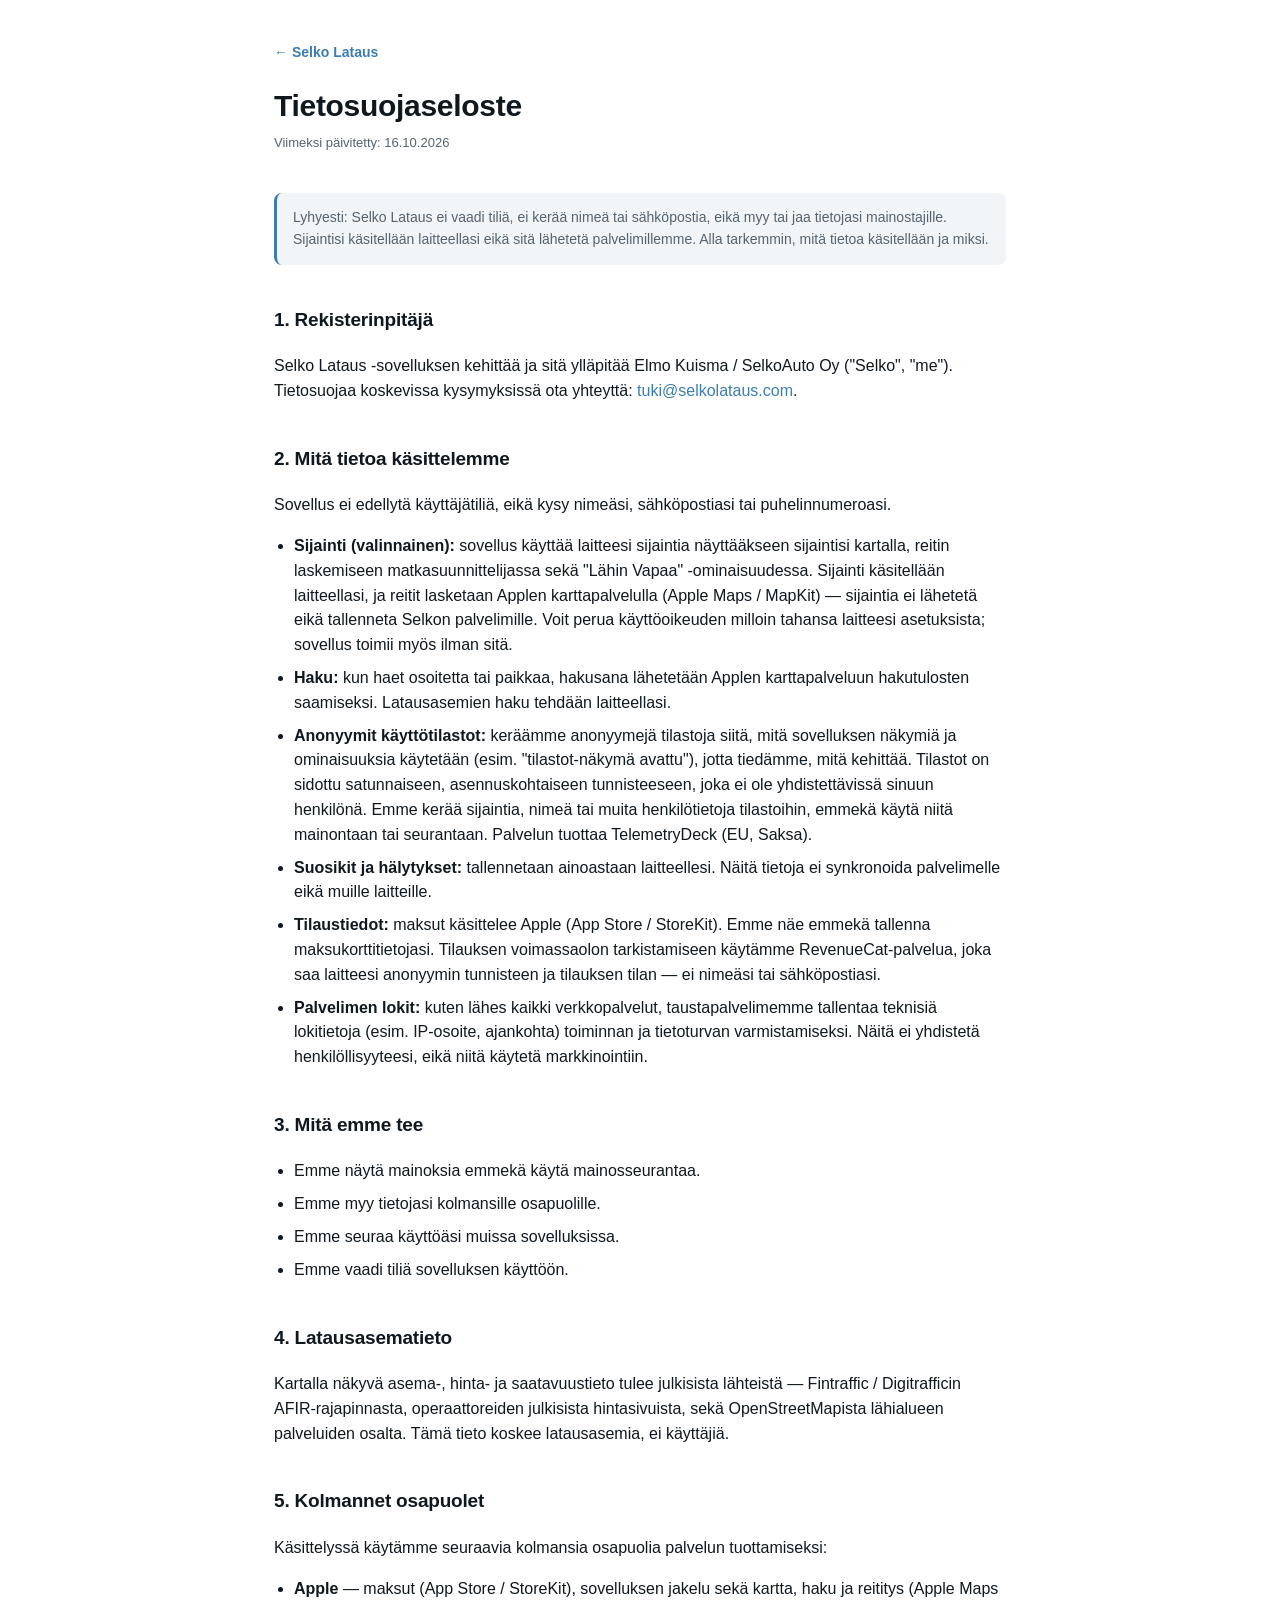
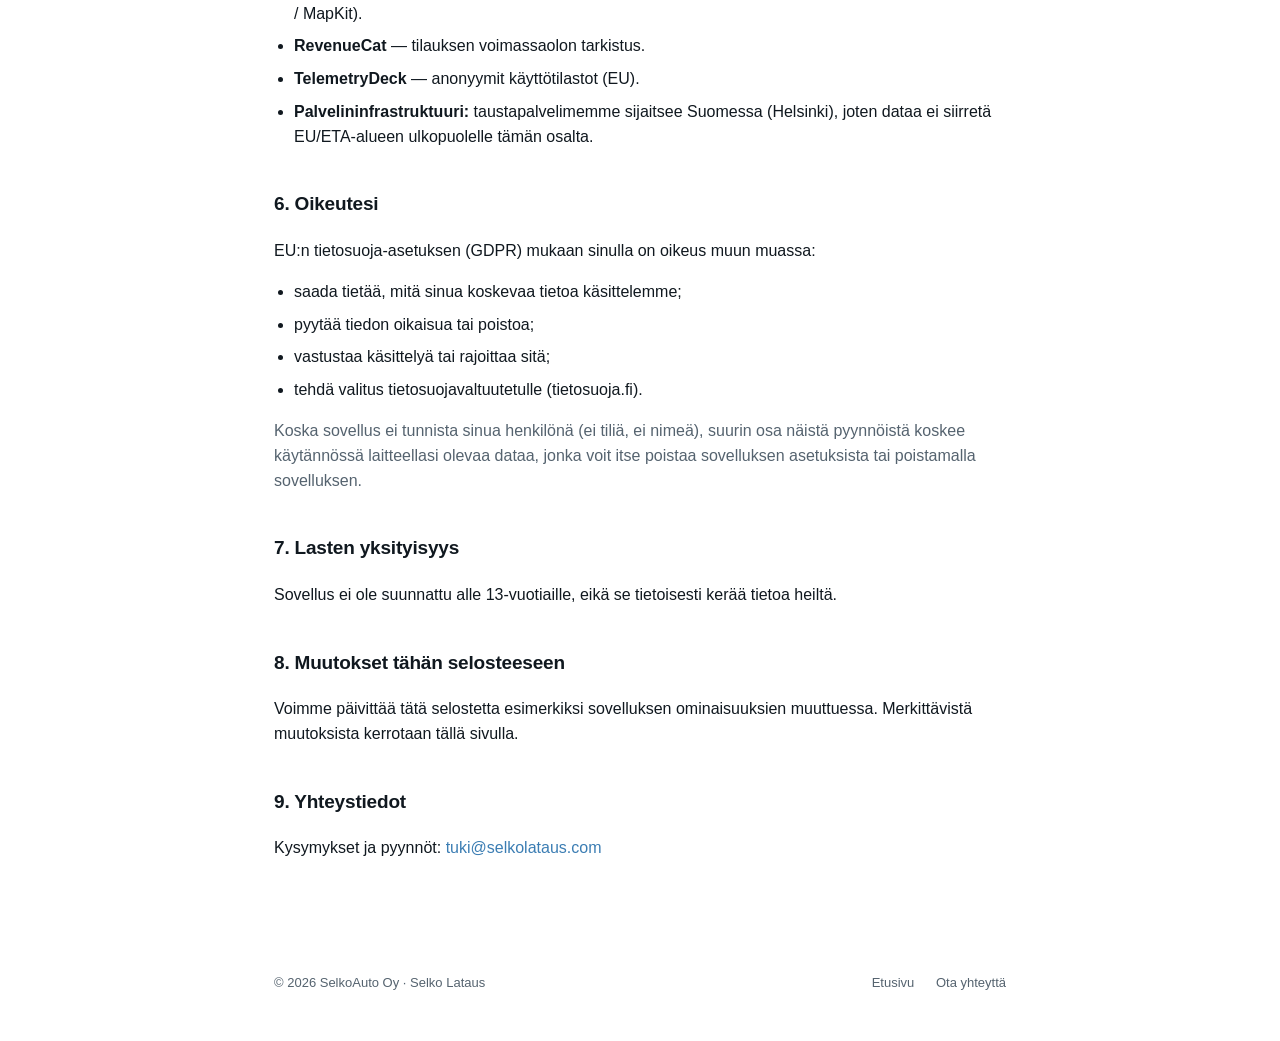
==== commit e0eee124: "Update privacy.html" ====
--- a/privacy.html
+++ b/privacy.html
@@ -14,7 +14,7 @@
     <div class="wrap">
       <a class="back" href="index.html">← Selko Lataus</a>
       <h1>Tietosuojaseloste</h1>
-      <p class="legal-updated">Viimeksi päivitetty: 17.08.2026</p>
+      <p class="legal-updated">Viimeksi päivitetty: 16.10.2026</p>
     </div>
   </div>
 
@@ -37,11 +37,24 @@
       <p>Sovellus ei edellytä käyttäjätiliä, eikä kysy nimeäsi, sähköpostiasi tai puhelinnumeroasi.</p>
       <ul>
         <li>
-          <strong>Sijainti (valinnainen):</strong> "Lähin Vapaa" -ominaisuus käyttää laitteesi
-          sijaintia löytääkseen lähimmän vapaan laturin ajosuuntasi perusteella. Sijainti
-          käsitellään kokonaan laitteellasi — sitä ei lähetetä eikä tallenneta Selkon
-          palvelimille. Käyttöoikeus pyydetään vasta, kun käytät ominaisuutta ensimmäistä kertaa,
-          ja voit perua sen milloin tahansa laitteesi asetuksista.
+          <strong>Sijainti (valinnainen):</strong> sovellus käyttää laitteesi sijaintia näyttääkseen
+          sijaintisi kartalla, reitin laskemiseen matkasuunnittelijassa sekä "Lähin Vapaa"
+          -ominaisuudessa. Sijainti käsitellään laitteellasi, ja reitit lasketaan Applen
+          karttapalvelulla (Apple Maps / MapKit) — sijaintia ei lähetetä eikä tallenneta Selkon
+          palvelimille. Voit perua käyttöoikeuden milloin tahansa laitteesi asetuksista; sovellus
+          toimii myös ilman sitä.
+        </li>
+        <li>
+          <strong>Haku:</strong> kun haet osoitetta tai paikkaa, hakusana lähetetään Applen
+          karttapalveluun hakutulosten saamiseksi. Latausasemien haku tehdään laitteellasi.
+        </li>
+        <li>
+          <strong>Anonyymit käyttötilastot:</strong> keräämme anonyymejä tilastoja siitä, mitä
+          sovelluksen näkymiä ja ominaisuuksia käytetään (esim. "tilastot-näkymä avattu"), jotta
+          tiedämme, mitä kehittää. Tilastot on sidottu satunnaiseen, asennuskohtaiseen tunnisteeseen,
+          joka ei ole yhdistettävissä sinuun henkilönä. Emme kerää sijaintia, nimeä tai muita
+          henkilötietoja tilastoihin, emmekä käytä niitä mainontaan tai seurantaan. Palvelun
+          tuottaa TelemetryDeck (EU, Saksa).
         </li>
         <li>
           <strong>Suosikit ja hälytykset:</strong> tallennetaan ainoastaan laitteellesi. Näitä
@@ -80,8 +93,12 @@
       <h2>5. Kolmannet osapuolet</h2>
       <p>Käsittelyssä käytämme seuraavia kolmansia osapuolia palvelun tuottamiseksi:</p>
       <ul>
-        <li><strong>Apple</strong> — maksut (App Store / StoreKit) ja sovelluksen jakelu.</li>
+        <li>
+          <strong>Apple</strong> — maksut (App Store / StoreKit), sovelluksen jakelu sekä kartta,
+          haku ja reititys (Apple Maps / MapKit).
+        </li>
         <li><strong>RevenueCat</strong> — tilauksen voimassaolon tarkistus.</li>
+        <li><strong>TelemetryDeck</strong> — anonyymit käyttötilastot (EU).</li>
         <li>
           <strong>Palvelininfrastruktuuri:</strong> taustapalvelimemme sijaitsee Suomessa
           (Helsinki), joten dataa ei siirretä EU/ETA-alueen ulkopuolelle tämän osalta.
@@ -120,7 +137,7 @@
 
   <footer>
     <div class="wrap">
-      <span>© 2026 Selko Lataus</span>
+      <span>© 2026 SelkoAuto Oy · Selko Lataus</span>
       <nav>
         <a href="index.html">Etusivu</a>
         <a href="mailto:tuki@selkolataus.com">Ota yhteyttä</a>
